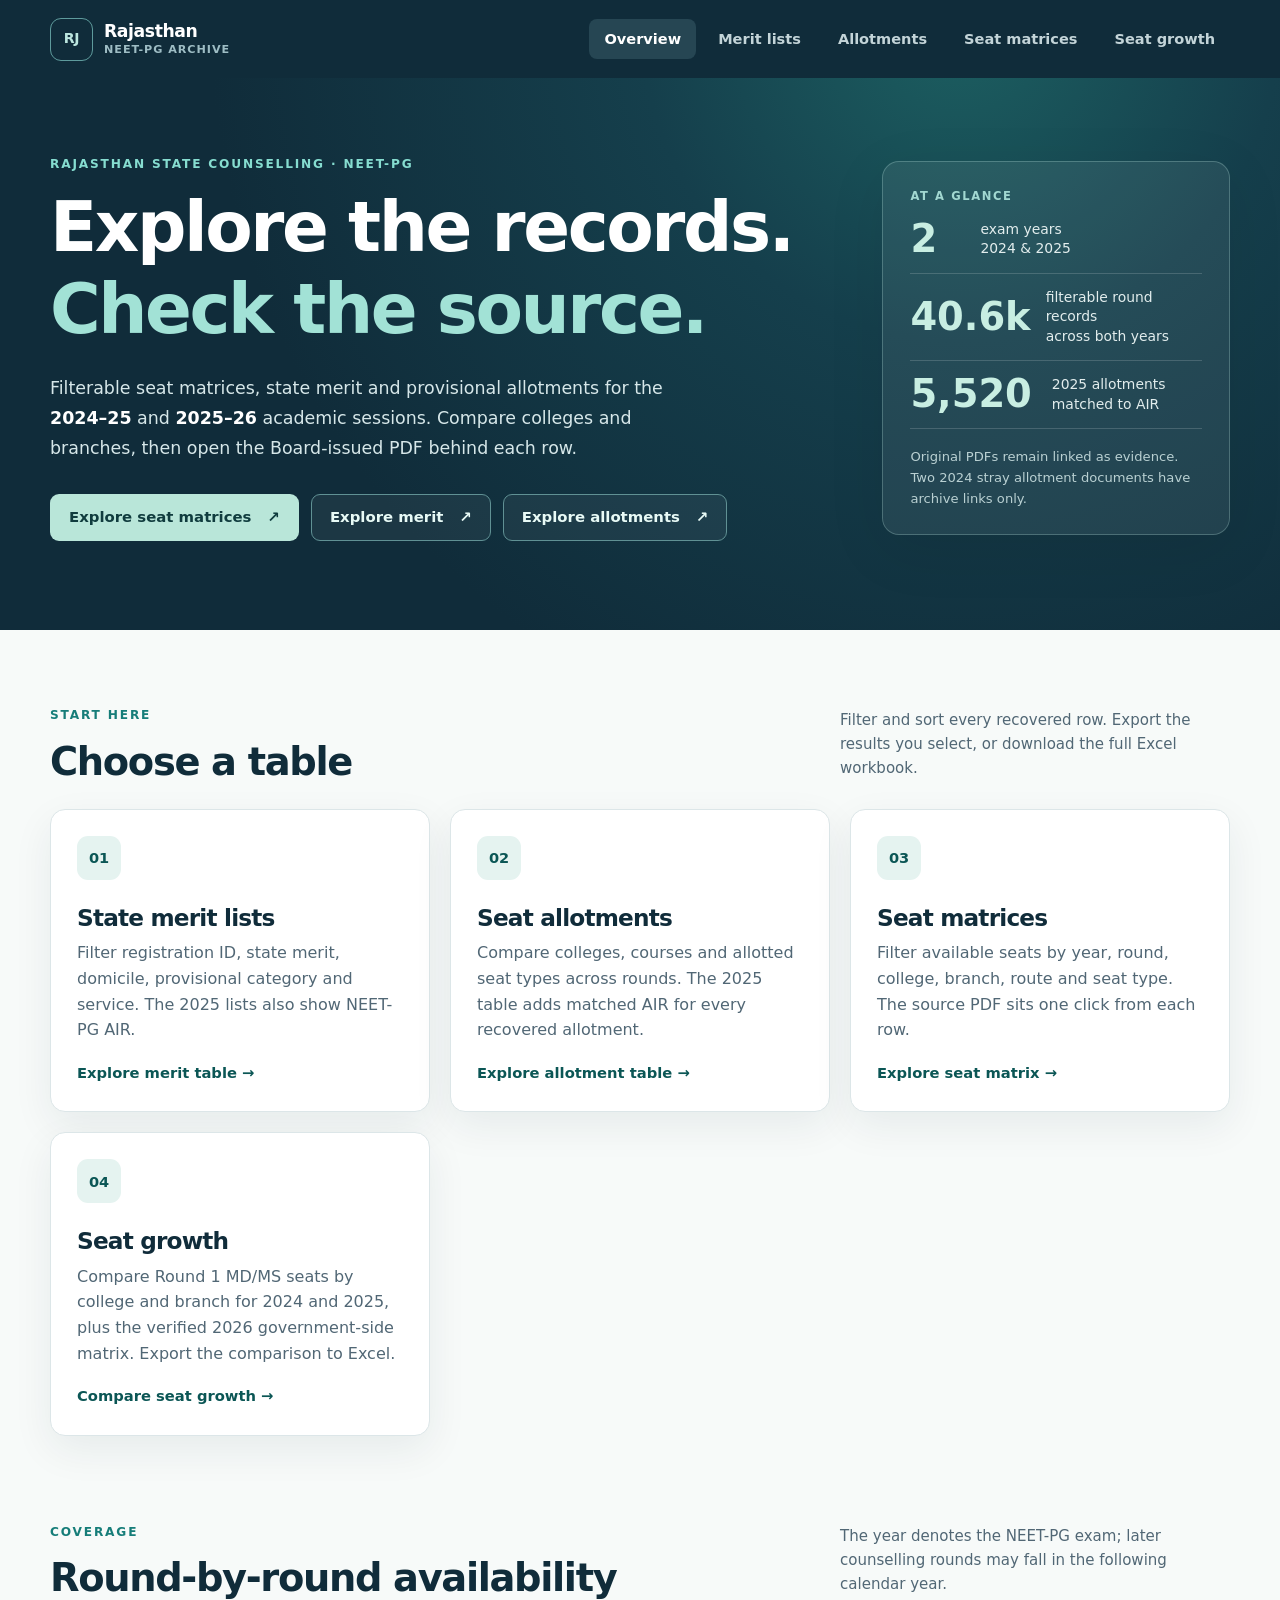
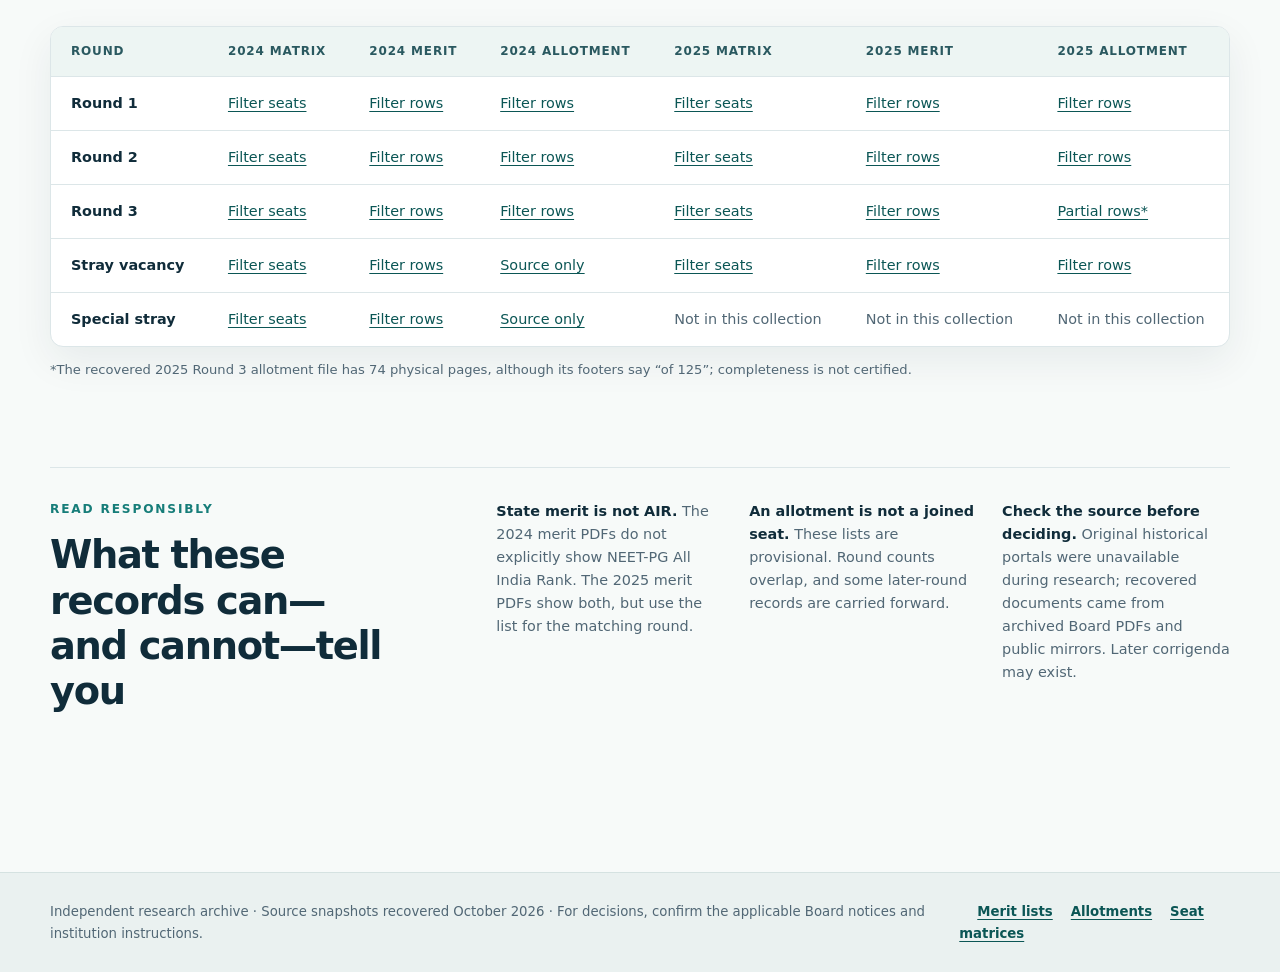
==== index.html @ ea4a325b "Add Rajasthan Round 1 seat growth comparison" ====
<!doctype html>
<html lang="en">
<head>
  <meta charset="utf-8">
  <meta name="viewport" content="width=device-width, initial-scale=1">
  <meta name="theme-color" content="#102c3a">
  <meta name="description" content="Filter and export Rajasthan NEET-PG 2024 and 2025 seat matrices, merit lists and allotments by round, college, course, category and rank.">
  <title>Rajasthan NEET-PG archive · Seat matrices, merit and allotments</title>
  <link rel="stylesheet" href="styles.css">
</head>
<body>
  <a class="skip" href="#main">Skip to content</a>
  <header class="site-header">
    <div class="wrap header-inner">
      <a class="brand" href="index.html" aria-label="Rajasthan NEET-PG archive home"><span class="brand-mark">RJ</span><span>Rajasthan <small>NEET-PG archive</small></span></a>
      <nav aria-label="Main navigation"><a class="active" aria-current="page" href="index.html">Overview</a><a href="merit.html">Merit lists</a><a href="allotments.html">Allotments</a><a href="matrix.html">Seat matrices</a><a href="growth.html">Seat growth</a></nav>
    </div>
  </header>
  <main id="main">
    <section class="hero">
      <div class="wrap hero-grid">
        <div>
          <p class="eyebrow">Rajasthan state counselling · NEET-PG</p>
          <h1>Explore the records.<br><em>Check the source.</em></h1>
          <p class="hero-copy">Filterable seat matrices, state merit and provisional allotments for the <strong>2024–25</strong> and <strong>2025–26</strong> academic sessions. Compare colleges and branches, then open the Board-issued PDF behind each row.</p>
          <div class="actions"><a class="button primary" href="matrix.html">Explore seat matrices <span aria-hidden="true">↗</span></a><a class="button light" href="merit.html">Explore merit <span aria-hidden="true">↗</span></a><a class="button light" href="allotments.html">Explore allotments <span aria-hidden="true">↗</span></a></div>
        </div>
        <aside class="hero-aside" aria-label="At a glance">
          <div class="aside-title">At a glance</div>
          <div class="aside-stat"><strong>2</strong><span>exam years<br>2024 & 2025</span></div>
          <div class="aside-stat"><strong>40.6k</strong><span>filterable round records<br>across both years</span></div>
          <div class="aside-stat"><strong>5,520</strong><span>2025 allotments<br>matched to AIR</span></div>
          <p>Original PDFs remain linked as evidence. Two 2024 stray allotment documents have archive links only.</p>
        </aside>
      </div>
    </section>

    <div class="wrap content">
      <section aria-labelledby="choose-title">
        <div class="section-heading"><div><p class="eyebrow dark">Start here</p><h2 id="choose-title">Choose a table</h2></div><p>Filter and sort every recovered row. Export the results you select, or download the full Excel workbook.</p></div>
        <div class="feature-grid">
          <a class="feature" href="merit.html"><span class="feature-icon" aria-hidden="true">01</span><h3>State merit lists</h3><p>Filter registration ID, state merit, domicile, provisional category and service. The 2025 lists also show NEET-PG AIR.</p><span class="feature-link">Explore merit table <span aria-hidden="true">→</span></span></a>
          <a class="feature" href="allotments.html"><span class="feature-icon" aria-hidden="true">02</span><h3>Seat allotments</h3><p>Compare colleges, courses and allotted seat types across rounds. The 2025 table adds matched AIR for every recovered allotment.</p><span class="feature-link">Explore allotment table <span aria-hidden="true">→</span></span></a>
          <a class="feature" href="matrix.html"><span class="feature-icon" aria-hidden="true">03</span><h3>Seat matrices</h3><p>Filter available seats by year, round, college, branch, route and seat type. The source PDF sits one click from each row.</p><span class="feature-link">Explore seat matrix <span aria-hidden="true">→</span></span></a>
          <a class="feature" href="growth.html"><span class="feature-icon" aria-hidden="true">04</span><h3>Seat growth</h3><p>Compare Round 1 MD/MS seats by college and branch for 2024 and 2025, plus the verified 2026 government-side matrix. Export the comparison to Excel.</p><span class="feature-link">Compare seat growth <span aria-hidden="true">→</span></span></a>
        </div>
      </section>

      <section class="availability" aria-labelledby="availability-title">
        <div class="section-heading"><div><p class="eyebrow dark">Coverage</p><h2 id="availability-title">Round-by-round availability</h2></div><p>The year denotes the NEET-PG exam; later counselling rounds may fall in the following calendar year.</p></div>
        <div class="table-scroll"><table><thead><tr><th scope="col">Round</th><th scope="col">2024 matrix</th><th scope="col">2024 merit</th><th scope="col">2024 allotment</th><th scope="col">2025 matrix</th><th scope="col">2025 merit</th><th scope="col">2025 allotment</th></tr></thead><tbody>
          <tr><th scope="row">Round 1</th><td><a href="matrix.html?year=2024&amp;round=round-1">Filter seats</a></td><td><a href="merit.html?year=2024&amp;round=round-1">Filter rows</a></td><td><a href="allotments.html?year=2024&amp;round=round-1">Filter rows</a></td><td><a href="matrix.html?year=2025&amp;round=round-1">Filter seats</a></td><td><a href="merit.html?year=2025&amp;round=round-1">Filter rows</a></td><td><a href="allotments.html?year=2025&amp;round=round-1">Filter rows</a></td></tr>
          <tr><th scope="row">Round 2</th><td><a href="matrix.html?year=2024&amp;round=round-2">Filter seats</a></td><td><a href="merit.html?year=2024&amp;round=round-2">Filter rows</a></td><td><a href="allotments.html?year=2024&amp;round=round-2">Filter rows</a></td><td><a href="matrix.html?year=2025&amp;round=round-2">Filter seats</a></td><td><a href="merit.html?year=2025&amp;round=round-2">Filter rows</a></td><td><a href="allotments.html?year=2025&amp;round=round-2">Filter rows</a></td></tr>
          <tr><th scope="row">Round 3</th><td><a href="matrix.html?year=2024&amp;round=round-3">Filter seats</a></td><td><a href="merit.html?year=2024&amp;round=round-3">Filter rows</a></td><td><a href="allotments.html?year=2024&amp;round=round-3">Filter rows</a></td><td><a href="matrix.html?year=2025&amp;round=round-3">Filter seats</a></td><td><a href="merit.html?year=2025&amp;round=round-3">Filter rows</a></td><td><a href="allotments.html?year=2025&amp;round=round-3">Partial rows*</a></td></tr>
          <tr><th scope="row">Stray vacancy</th><td><a href="matrix.html?year=2024&amp;round=stray">Filter seats</a></td><td><a href="merit.html?year=2024&amp;round=stray">Filter rows</a></td><td><a href="allotments.html?year=2024&amp;round=stray">Source only</a></td><td><a href="matrix.html?year=2025&amp;round=stray">Filter seats</a></td><td><a href="merit.html?year=2025&amp;round=stray">Filter rows</a></td><td><a href="allotments.html?year=2025&amp;round=stray">Filter rows</a></td></tr>
          <tr><th scope="row">Special stray</th><td><a href="matrix.html?year=2024&amp;round=special-stray">Filter seats</a></td><td><a href="merit.html?year=2024&amp;round=special-stray">Filter rows</a></td><td><a href="allotments.html?year=2024&amp;round=special-stray">Source only</a></td><td class="muted">Not in this collection</td><td class="muted">Not in this collection</td><td class="muted">Not in this collection</td></tr>
        </tbody></table></div>
        <p class="caption">*The recovered 2025 Round 3 allotment file has 74 physical pages, although its footers say “of 125”; completeness is not certified.</p>
      </section>

      <section class="guidance" aria-labelledby="read-title"><div><p class="eyebrow dark">Read responsibly</p><h2 id="read-title">What these records can—and cannot—tell you</h2></div><div class="guidance-grid"><p><strong>State merit is not AIR.</strong> The 2024 merit PDFs do not explicitly show NEET-PG All India Rank. The 2025 merit PDFs show both, but use the list for the matching round.</p><p><strong>An allotment is not a joined seat.</strong> These lists are provisional. Round counts overlap, and some later-round records are carried forward.</p><p><strong>Check the source before deciding.</strong> Original historical portals were unavailable during research; recovered documents came from archived Board PDFs and public mirrors. Later corrigenda may exist.</p></div></section>
    </div>
  </main>
  <footer class="site-footer"><div class="wrap"><p>Independent research archive · Source snapshots recovered October 2026 · For decisions, confirm the applicable Board notices and institution instructions.</p><p><a href="merit.html">Merit lists</a><a href="allotments.html">Allotments</a><a href="matrix.html">Seat matrices</a></p></div></footer>
</body>
</html>
---- styles.css ----
:root{color-scheme:light;--ink:#102c3a;--muted:#516775;--line:#dce6e8;--paper:#f7faf9;--white:#fff;--teal:#167d79;--deep:#0b5655;--amber:#a65e10;--amber-bg:#fff6e8;--shadow:0 14px 40px rgba(8,42,51,.07)}
*{box-sizing:border-box}html{scroll-behavior:smooth}body{margin:0;background:var(--paper);color:var(--ink);font:16px/1.6 system-ui,-apple-system,"Segoe UI",sans-serif}a{color:var(--deep);text-decoration-thickness:1px;text-underline-offset:3px}a:hover{color:#0a6e69}button,input,select{font:inherit}button{cursor:pointer}h1,h2,h3,p{margin-top:0}h1,h2,h3{line-height:1.18;letter-spacing:-.035em}h1{font-size:clamp(2.7rem,5.4vw,5.1rem)}h2{font-size:clamp(1.8rem,3vw,2.55rem)}h3{font-size:1.3rem}.wrap{width:min(1180px,calc(100% - 44px));margin:auto}.skip{position:absolute;z-index:10;left:18px;top:-80px;padding:8px 12px;background:#fff}.skip:focus{top:12px}.site-header{background:var(--ink);color:#fff}.header-inner{display:flex;justify-content:space-between;align-items:center;gap:22px;min-height:78px}.brand{display:flex;align-items:center;gap:11px;color:#fff;text-decoration:none;font-size:1.08rem;font-weight:750;line-height:1.1;letter-spacing:-.025em}.brand:hover{color:#fff}.brand small{display:block;margin-top:3px;font-size:.7rem;font-weight:550;letter-spacing:.085em;text-transform:uppercase;color:#9ebdc4}.brand-mark{display:grid;place-items:center;width:43px;height:43px;border:1px solid #5e9b9c;border-radius:11px;color:#bce6df;font-size:.88rem;letter-spacing:-.02em}.site-header nav{display:flex;gap:7px}.site-header nav a{padding:8px 15px;border-radius:8px;color:#c3d4d8;text-decoration:none;font-size:.91rem;font-weight:650}.site-header nav a:hover,.site-header nav a.active{background:#264653;color:#fff}.eyebrow{margin-bottom:13px;color:#86ddd0;font-size:.76rem;font-weight:800;letter-spacing:.15em;text-transform:uppercase}.eyebrow.dark{color:var(--teal)}.hero{background:radial-gradient(circle at 75% -10%,#1c5f61 0,#153f4c 28%,#102c3a 66%);color:#fff;padding:77px 0 89px;overflow:hidden}.hero-grid{display:grid;grid-template-columns:minmax(0,1.75fr) minmax(260px,.8fr);align-items:center;gap:72px}.hero h1{margin-bottom:23px;font-weight:760}.hero h1 em{font-style:normal;color:#a2e2d6}.hero-copy{max-width:660px;color:#d6e7e9;font-size:1.09rem;line-height:1.72}.hero-copy strong{color:#fff}.actions{display:flex;flex-wrap:wrap;gap:12px;margin-top:30px}.button{display:inline-flex;align-items:center;justify-content:center;gap:16px;padding:11px 18px;border:1px solid transparent;border-radius:9px;text-decoration:none;font-weight:740;font-size:.93rem;white-space:nowrap}.button.primary{background:#b9e6d9;color:#103c3e}.button.primary:hover{background:#d1f2e7;color:#103c3e}.button.light{border-color:#609194;color:#e8faf6;background:rgba(255,255,255,.05)}.button.light:hover{background:rgba(255,255,255,.14);color:#fff}.hero-aside{padding:25px 27px;background:rgba(255,255,255,.07);border:1px solid rgba(195,239,229,.25);border-radius:17px;box-shadow:0 15px 60px rgba(0,0,0,.08)}.aside-title{text-transform:uppercase;font-size:.72rem;letter-spacing:.14em;color:#a2d8d1;font-weight:800}.aside-stat{display:flex;gap:20px;align-items:center;padding:14px 0;border-bottom:1px solid rgba(255,255,255,.16)}.aside-stat strong{min-width:50px;font-size:2.4rem;line-height:1;color:#c8eee2}.aside-stat span{font-size:.87rem;line-height:1.4;color:#e2eded}.hero-aside p{margin:17px 0 0;color:#b9d0d2;font-size:.82rem}.content{padding:76px 0 95px}.content section+section{margin-top:87px}.section-heading{display:flex;justify-content:space-between;align-items:end;gap:40px;margin-bottom:25px}.section-heading h2{margin:0}.section-heading>p{max-width:390px;margin-bottom:4px;color:var(--muted);font-size:.94rem}.feature-grid{display:grid;grid-template-columns:repeat(2,minmax(0,1fr));gap:20px}.feature{position:relative;min-height:265px;padding:28px 32px 27px;border:1px solid var(--line);border-radius:15px;background:#fff;box-shadow:var(--shadow);text-decoration:none;color:var(--ink);transition:transform .15s,box-shadow .15s}.feature:hover{transform:translateY(-3px);box-shadow:0 21px 45px rgba(8,42,51,.11);color:var(--ink)}.feature-icon{display:grid;place-items:center;width:44px;height:44px;margin-bottom:24px;border-radius:11px;background:#e5f3f0;color:var(--deep);font-weight:800;font-size:.91rem}.feature h3{margin-bottom:9px;font-size:1.45rem}.feature p{max-width:470px;margin-bottom:17px;color:var(--muted)}.feature-link{font-size:.92rem;color:var(--deep);font-weight:770}.table-scroll{overflow-x:auto;background:#fff;border:1px solid var(--line);border-radius:13px;box-shadow:var(--shadow)}table{width:100%;min-width:690px;border-collapse:collapse}th,td{padding:15px 20px;border-bottom:1px solid var(--line);text-align:left;white-space:nowrap;font-size:.9rem}thead{background:#edf5f3;color:#2a5960}thead th{font-size:.75rem;text-transform:uppercase;letter-spacing:.07em}tbody tr:last-child>*{border-bottom:0}tbody tr:hover{background:#f8fcfa}tbody th{font-weight:730}.muted,.caption{color:var(--muted)}.caption{margin:12px 0 0;font-size:.82rem}.guidance{display:grid;grid-template-columns:.8fr 1.5fr;gap:55px;padding:32px 0;border-top:1px solid var(--line)}.guidance h2{max-width:350px}.guidance-grid{display:grid;grid-template-columns:repeat(3,minmax(0,1fr));gap:25px}.guidance-grid p{margin:0;color:var(--muted);font-size:.9rem}.guidance-grid strong{color:var(--ink)}.site-footer{background:#eaf1f0;border-top:1px solid #d5e2e1;padding:28px 0;color:var(--muted);font-size:.83rem}.site-footer .wrap{display:flex;justify-content:space-between;gap:20px}.site-footer p{margin:0}.site-footer a{margin-left:18px;font-weight:650}
.collection{padding-top:29px;padding-bottom:95px}.breadcrumb{display:flex;gap:12px;align-items:center;color:var(--muted);font-size:.83rem}.breadcrumb a{color:var(--muted)}.collection-heading{display:flex;justify-content:space-between;align-items:center;gap:25px;margin:44px 0 34px}.collection-heading h1{margin-bottom:17px;font-size:clamp(2.7rem,5vw,4.2rem)}.collection-heading p:last-child{max-width:760px;color:var(--muted);font-size:1.06rem}.heading-symbol{display:grid;place-items:center;flex:none;width:115px;height:115px;border-radius:24px;background:#e5f3f0;color:#308783;font-size:2.7rem;font-weight:800;letter-spacing:-.08em}.insight{display:flex;align-items:start;gap:16px;padding:20px 22px;border:1px solid #bee0d7;border-left:5px solid var(--teal);border-radius:11px;background:#e9f7f1;color:#244e51}.insight.caution{border-color:#efd5a8;border-left-color:var(--amber);background:var(--amber-bg);color:#654418}.insight p{margin:0;font-size:.93rem}.insight-icon{display:grid;place-items:center;flex:none;width:25px;height:25px;border-radius:50%;background:#d1ebe3;color:var(--deep);font-weight:800}.insight.caution .insight-icon{background:#f8e4bd;color:#784a13}.browser{margin-top:53px}.browser-head{display:flex;justify-content:space-between;align-items:end;gap:15px}.browser-head h2{margin:0 0 22px}.browser-head #result-count{margin-bottom:26px;color:var(--muted);font-size:.85rem}.filters{display:grid;grid-template-columns:1fr 1fr 1.45fr;gap:13px;margin-bottom:22px}.filters label{display:block;color:#344f5a;font-size:.77rem;font-weight:770;letter-spacing:.03em}.filters select,.filters input{display:block;width:100%;height:45px;margin-top:7px;padding:0 12px;border:1px solid #c7d7d9;border-radius:8px;background:#fff;color:var(--ink);font-weight:500;letter-spacing:normal;outline-color:var(--teal)}.document-list{display:grid;grid-template-columns:repeat(2,minmax(0,1fr));gap:16px}.doc-card{display:flex;flex-direction:column;min-height:275px;padding:24px 26px;background:#fff;border:1px solid var(--line);border-radius:13px;box-shadow:var(--shadow)}.doc-card.warning{border-color:#ecd3a6}.doc-top{display:flex;justify-content:space-between;align-items:start;gap:10px}.round-number{display:inline-block;margin-bottom:8px;color:var(--teal);font-size:.72rem;font-weight:800;letter-spacing:.12em;text-transform:uppercase}.doc-card h3{margin-bottom:7px;font-size:1.3rem}.doc-card .doc-date{margin-bottom:15px;color:var(--muted);font-size:.88rem}.badge{display:inline-flex;align-items:center;padding:4px 9px;border-radius:30px;background:#e4f3ee;color:#126459;white-space:nowrap;font-size:.68rem;font-weight:770}.badge.warn{background:#fff0da;color:#885314}.doc-metrics{display:flex;gap:23px;flex-wrap:wrap;margin-bottom:13px}.doc-metrics span{color:var(--muted);font-size:.8rem}.doc-metrics strong{display:block;color:var(--ink);font-size:1rem}.doc-note{margin-bottom:20px;color:var(--muted);font-size:.86rem;line-height:1.5}.doc-actions{display:flex;flex-wrap:wrap;gap:10px;margin-top:auto}.doc-actions .button{padding:8px 13px;font-size:.81rem}.doc-actions button{border:0}.doc-actions .button.primary{background:#126e69;color:#fff}.doc-actions .button.primary:hover{background:#0b5655;color:#fff}.doc-actions .button.outline{border:1px solid #c5d9d8;background:#fff;color:var(--deep)}.doc-actions .button.outline:hover{background:#eef7f4}.source-details{margin-top:17px;padding-top:13px;border-top:1px solid var(--line);font-size:.77rem;color:var(--muted)}.source-details summary{color:#396a6b;cursor:pointer;font-weight:700}.source-details p{margin:7px 0 0;overflow-wrap:anywhere}.source-details a{margin-right:15px}.source-details code{font-size:.75rem;word-break:break-all}.empty{grid-column:1/-1;padding:36px;background:#fff;border:1px dashed #bfcfd1;border-radius:12px;color:var(--muted)}.footnote-panel{margin-top:57px;padding:27px 32px;background:#edf4f3;border-radius:13px}.footnote-panel h2{font-size:1.36rem}.footnote-panel p{max-width:920px;margin:0 0 10px;color:#435e65;font-size:.89rem}.footnote-panel p:last-child{margin-bottom:0}dialog{width:min(1000px,calc(100% - 24px));max-height:95vh;padding:0;border:0;border-radius:13px;box-shadow:0 20px 80px rgba(0,0,0,.35)}dialog::backdrop{background:rgba(5,25,32,.7)}.dialog-head,.dialog-foot{display:flex;align-items:center;justify-content:space-between;gap:14px;padding:12px 18px;background:#fff}.dialog-head{border-bottom:1px solid var(--line)}.dialog-head button{border:0;background:#eef4f3;border-radius:7px;width:32px;height:32px;font-size:1.5rem;line-height:1}.dialog-foot{border-top:1px solid var(--line)}.dialog-foot p{margin:0;color:var(--muted);font-size:.81rem}dialog iframe{display:block;width:100%;height:min(74vh,900px);border:0;background:#e8eeee}
@media(max-width:900px){.hero-grid{gap:32px}.guidance{grid-template-columns:1fr;gap:12px}.guidance-grid{gap:18px}.site-footer .wrap{display:block}.site-footer p+p{margin-top:10px}.site-footer a:first-child{margin-left:0}}@media(max-width:680px){.wrap{width:min(100% - 30px,1180px)}.header-inner{display:block;padding:14px 0}.site-header nav{margin-top:14px}.site-header nav a{padding:7px 10px;font-size:.81rem}.hero{padding:56px 0}.hero-grid{grid-template-columns:1fr}.hero-aside{display:none}.hero-copy{font-size:1rem}.content{padding:55px 0 75px}.content section+section{margin-top:65px}.section-heading{display:block}.section-heading>p{margin:12px 0 0}.feature-grid,.document-list,.filters,.guidance-grid{grid-template-columns:1fr}.feature{min-height:auto}.heading-symbol{display:none}.collection-heading{margin:37px 0 24px}.browser{margin-top:40px}.browser-head{align-items:start}.browser-head #result-count{font-size:.75rem;text-align:right}.site-footer a{margin-left:10px}.dialog-foot{align-items:start;flex-direction:column}dialog iframe{height:70vh}}

/* Spreadsheet-style data views */
.advanced-filters{margin:0 0 20px;padding:0 18px 17px;border:1px solid var(--line);border-radius:11px;background:#edf5f3}
.advanced-filters summary{padding:13px 0;cursor:pointer;color:var(--ink);font-weight:760;font-size:.88rem}
.advanced-filters summary span{margin-left:8px;color:var(--muted);font-weight:480;font-size:.8rem}
.advanced-filters .filters{margin:2px 0 0}
.extra-filters{grid-template-columns:repeat(4,minmax(0,1fr))}
.filters select:disabled,.filters input:disabled{background:#e5ebea;color:#76898c;cursor:not-allowed}
.table-toolbar{display:flex;justify-content:space-between;align-items:center;gap:20px;margin:19px 0 13px}
.table-toolbar p{margin:0;max-width:470px;color:var(--muted);font-size:.82rem}
.table-toolbar>div{display:flex;flex-wrap:wrap;gap:8px;justify-content:flex-end}
.table-toolbar .button{padding:8px 11px;font-size:.79rem}
.button.outline{border:1px solid #bed5d3;background:#fff;color:var(--deep)}
.button.outline:hover{background:#edf7f3;color:var(--deep)}
.table-toolbar .button.primary{border:1px solid var(--deep);background:var(--deep);color:#fff}
.table-toolbar .button.primary:hover{background:#0c716d;color:#fff}
.button:disabled{opacity:.47;cursor:not-allowed}
.data-scroll{overflow-x:auto;border:1px solid var(--line);border-radius:11px;background:#fff;box-shadow:var(--shadow)}
#results-table{width:100%;min-width:1100px;border-collapse:collapse}
#results-table thead{background:#e6f1ee}
#results-table th,#results-table td{padding:10px 13px;border-bottom:1px solid #e5eced;text-align:left;white-space:nowrap;font-size:.8rem;vertical-align:top}
#results-table th{color:#315b61;font-size:.72rem;letter-spacing:.035em;text-transform:uppercase}
#results-table td.descriptive{max-width:320px;white-space:normal;min-width:190px;line-height:1.35}
#results-table td.numeric{text-align:right;font-variant-numeric:tabular-nums}
#results-table tbody tr:nth-child(even){background:#fafcfb}
#results-table tbody tr:hover{background:#edf8f3}
#results-table td a{font-weight:700;white-space:nowrap}
.sort-button{display:block;padding:0;border:0;background:none;color:inherit;text-align:left;font:inherit;font-weight:800;letter-spacing:inherit;text-transform:inherit;cursor:pointer;white-space:nowrap}
.sort-button:hover{text-decoration:underline;text-underline-offset:3px}
.sort-button:focus-visible{outline:2px solid var(--teal);outline-offset:3px}
.empty-cell{padding:28px!important;color:var(--muted);text-align:center!important}
.scroll-sentinel{height:2px}
.table-foot{margin:10px 0 0;color:var(--muted);font-size:.78rem}
.source-library{margin-top:75px}
.source-list{display:grid;grid-template-columns:repeat(2,minmax(0,1fr));gap:15px}
.source-item{display:flex;flex-direction:column;justify-content:space-between;gap:12px;padding:20px 23px;border:1px solid var(--line);border-radius:11px;background:#fff}
.source-item h3{margin-bottom:6px;font-size:1.15rem}
.source-item p{margin:0;color:var(--muted);font-size:.81rem}
.source-item .source-note{margin-top:8px}
.source-actions{display:flex;flex-wrap:wrap;gap:8px;align-items:center}
.source-actions .button{padding:7px 10px;font-size:.76rem}
.source-actions details{flex-basis:100%;margin-top:5px;font-size:.76rem;color:var(--muted)}
.source-actions summary{cursor:pointer;color:var(--deep);font-weight:700}
.source-actions details p{margin-top:6px;overflow-wrap:anywhere}
.source-actions code{font-size:.69rem;word-break:break-all}
@media(max-width:900px){.extra-filters{grid-template-columns:repeat(2,minmax(0,1fr))}.table-toolbar{align-items:flex-start;flex-direction:column}.table-toolbar>div{justify-content:flex-start}}
@media(max-width:680px){.extra-filters,.source-list{grid-template-columns:1fr}.advanced-filters summary span{display:block;margin-left:0}.table-toolbar>div{width:100%}.table-toolbar .button{flex:1}.source-library{margin-top:55px}}

/* Seat-matrix controls */
.filters .check-filter{display:flex;align-items:center;gap:9px;align-self:end;min-height:45px;padding:0 10px;border:1px solid #c7d7d9;border-radius:8px;background:#fff;font-size:.83rem;cursor:pointer}
.filters .check-filter input{display:inline-block;width:17px;height:17px;margin:0;accent-color:var(--deep)}
.site-header nav{flex-wrap:wrap}
@media(min-width:1050px){.feature-grid{grid-template-columns:repeat(3,minmax(0,1fr))}.feature{padding:26px;min-height:285px}}

/* Searchable checkbox filters */
.multi-filter{position:relative;min-width:0}
.filter-label{display:block;color:#344f5a;font-size:.77rem;font-weight:770;letter-spacing:.03em}
.multi-select[open]{position:relative;z-index:20}
.multi-select-summary{display:flex;align-items:center;justify-content:space-between;gap:9px;height:45px;margin-top:7px;padding:0 12px;border:1px solid #c7d7d9;border-radius:8px;background:#fff;color:var(--ink);font-size:.91rem;font-weight:500;cursor:pointer;list-style:none;white-space:nowrap;overflow:hidden;text-overflow:ellipsis}
.multi-select-summary::-webkit-details-marker{display:none}
.multi-select-summary::after{content:'⌄';flex:none;color:var(--deep);font-size:1.1rem}
.multi-select-summary:focus-visible,.multi-select-search:focus-visible,.multi-select-option:focus-within{outline:2px solid var(--teal);outline-offset:2px}
.has-selection .multi-select-summary{border-color:var(--teal);background:#f3fbf8;font-weight:650}
.multi-select-panel{position:absolute;top:calc(100% + 5px);left:0;width:max(100%,260px);max-width:min(360px,90vw);padding:11px;border:1px solid #b7cece;border-radius:10px;background:#fff;box-shadow:0 16px 35px rgba(8,42,51,.18)}
.filters .multi-select-search{height:38px;margin:0 0 9px;padding:0 9px;font-size:.84rem}
.multi-select-list{max-height:235px;overflow:auto;border:1px solid #e0e9e8;border-radius:7px}
.multi-select-option{display:flex;align-items:flex-start;gap:8px;padding:7px 9px;color:var(--ink);font-size:.83rem;font-weight:500;line-height:1.3;cursor:pointer;overflow-wrap:anywhere}
.multi-select-option:hover{background:#eff7f4}
.multi-select-option.special-option{background:#e8f5ee;font-weight:730;border-bottom:1px solid #cfe3da}
.multi-select-option[hidden]{display:none}
.filters .multi-select-option input{display:block;flex:none;width:16px;height:16px;margin:1px 0 0;padding:0;accent-color:var(--deep)}
.multi-select-actions{display:flex;justify-content:space-between;gap:8px;margin-top:9px}
.multi-select-actions button{border:0;background:none;color:var(--deep);font-size:.78rem;font-weight:740;padding:4px 2px}
.multi-select-actions button:hover{text-decoration:underline}
.filter-help{margin:-10px 0 18px;color:var(--muted);font-size:.79rem}
@media(max-width:680px){.multi-select-panel{width:100%;max-width:100%}}
/* Round 1 seat-growth comparison */
.site-header nav{flex-wrap:wrap}
.growth-stats{display:grid;grid-template-columns:repeat(3,minmax(0,1fr));gap:15px;margin:0 0 22px}
.growth-stat{padding:22px;background:#fff;border:1px solid var(--line);border-radius:13px;box-shadow:var(--shadow)}
.growth-stat span{display:block;color:var(--teal);font-size:.74rem;font-weight:800;text-transform:uppercase;letter-spacing:.07em}
.growth-stat strong{display:block;margin:11px 0 8px;font-size:clamp(1.25rem,2.2vw,1.9rem);line-height:1.2}
.growth-stat small{display:block;color:var(--muted);line-height:1.45}
.growth-warning{margin-bottom:12px}
.growth-filters{grid-template-columns:repeat(4,minmax(0,1fr))}
.growth-extra-filters{grid-template-columns:220px 260px;margin-top:-10px}
.growth-up{color:#086653;font-weight:750}.growth-down{color:#a04127;font-weight:750}
.growth-method{margin-bottom:15px}.growth-method a,.growth-method code{overflow-wrap:anywhere}
@media(max-width:850px){.growth-stats{grid-template-columns:1fr 1fr}.growth-filters{grid-template-columns:1fr 1fr}}
@media(max-width:680px){.growth-stats,.growth-filters,.growth-extra-filters{grid-template-columns:1fr}}
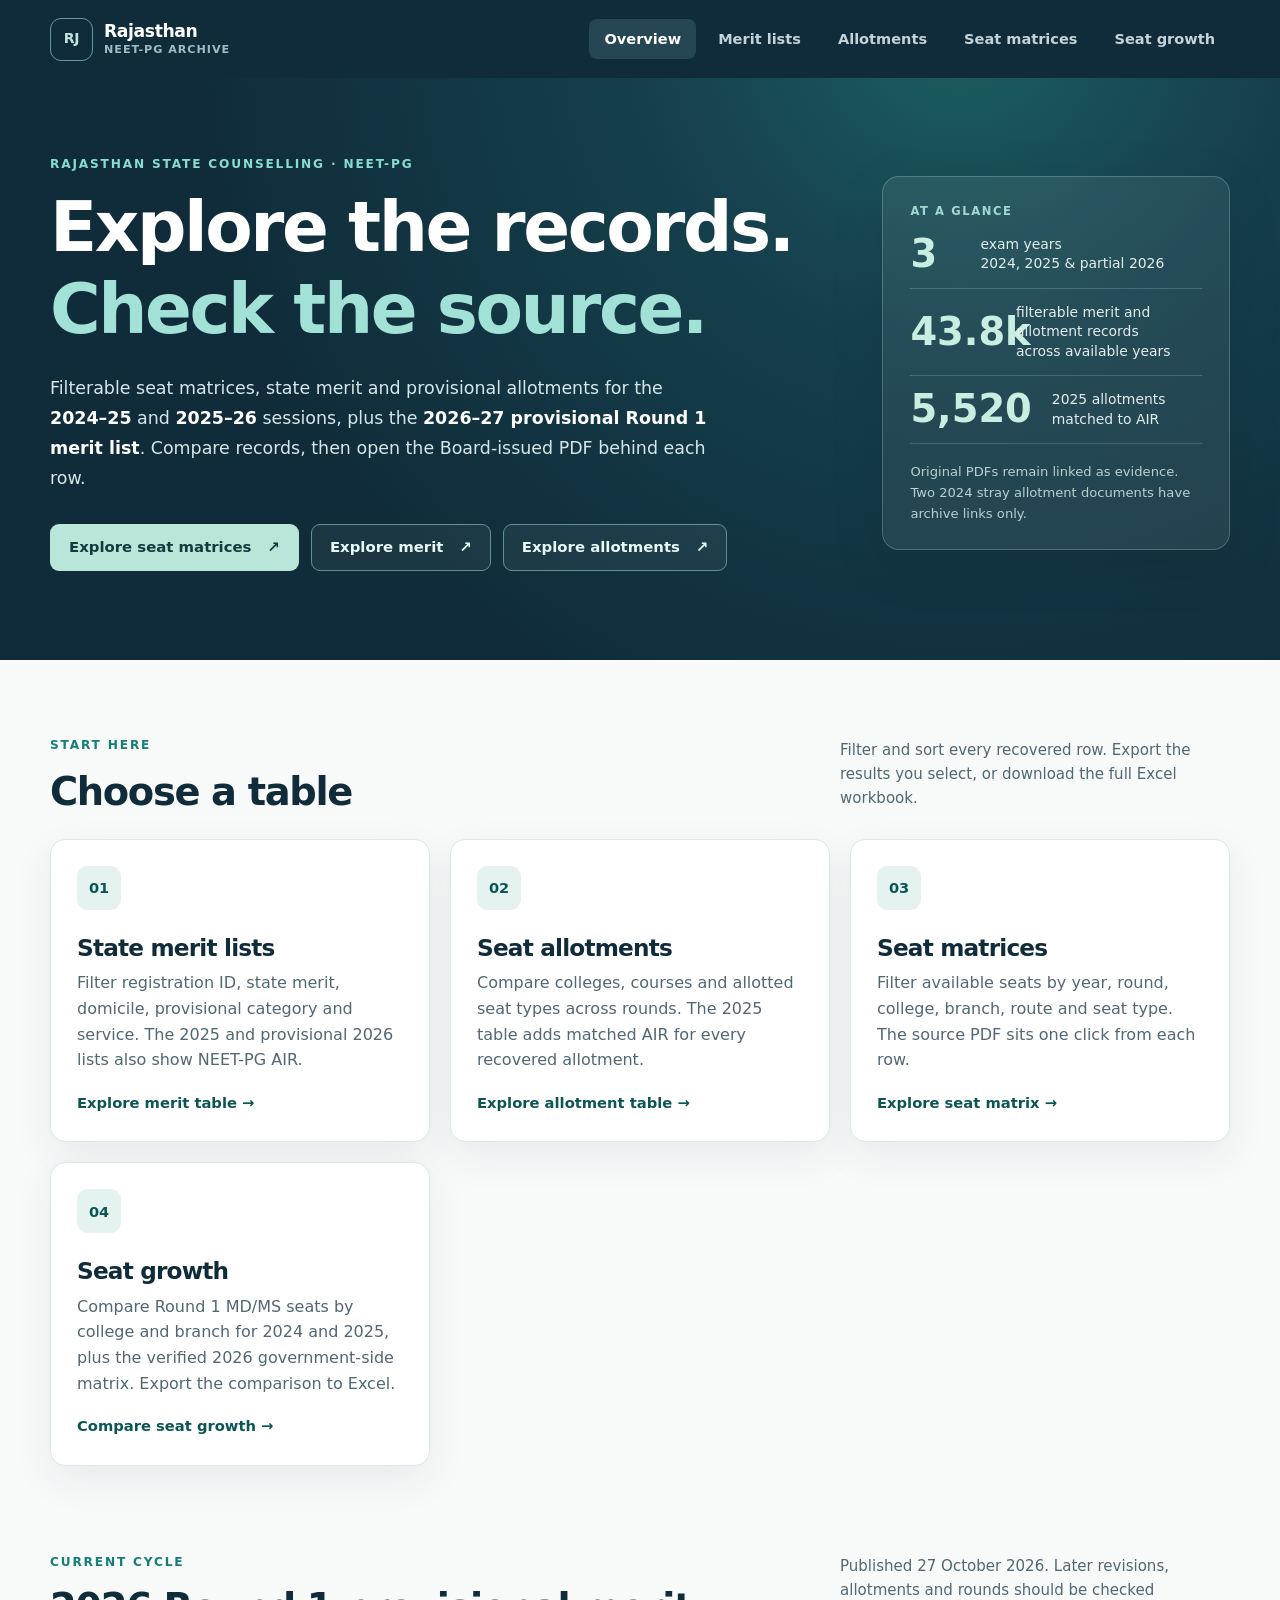
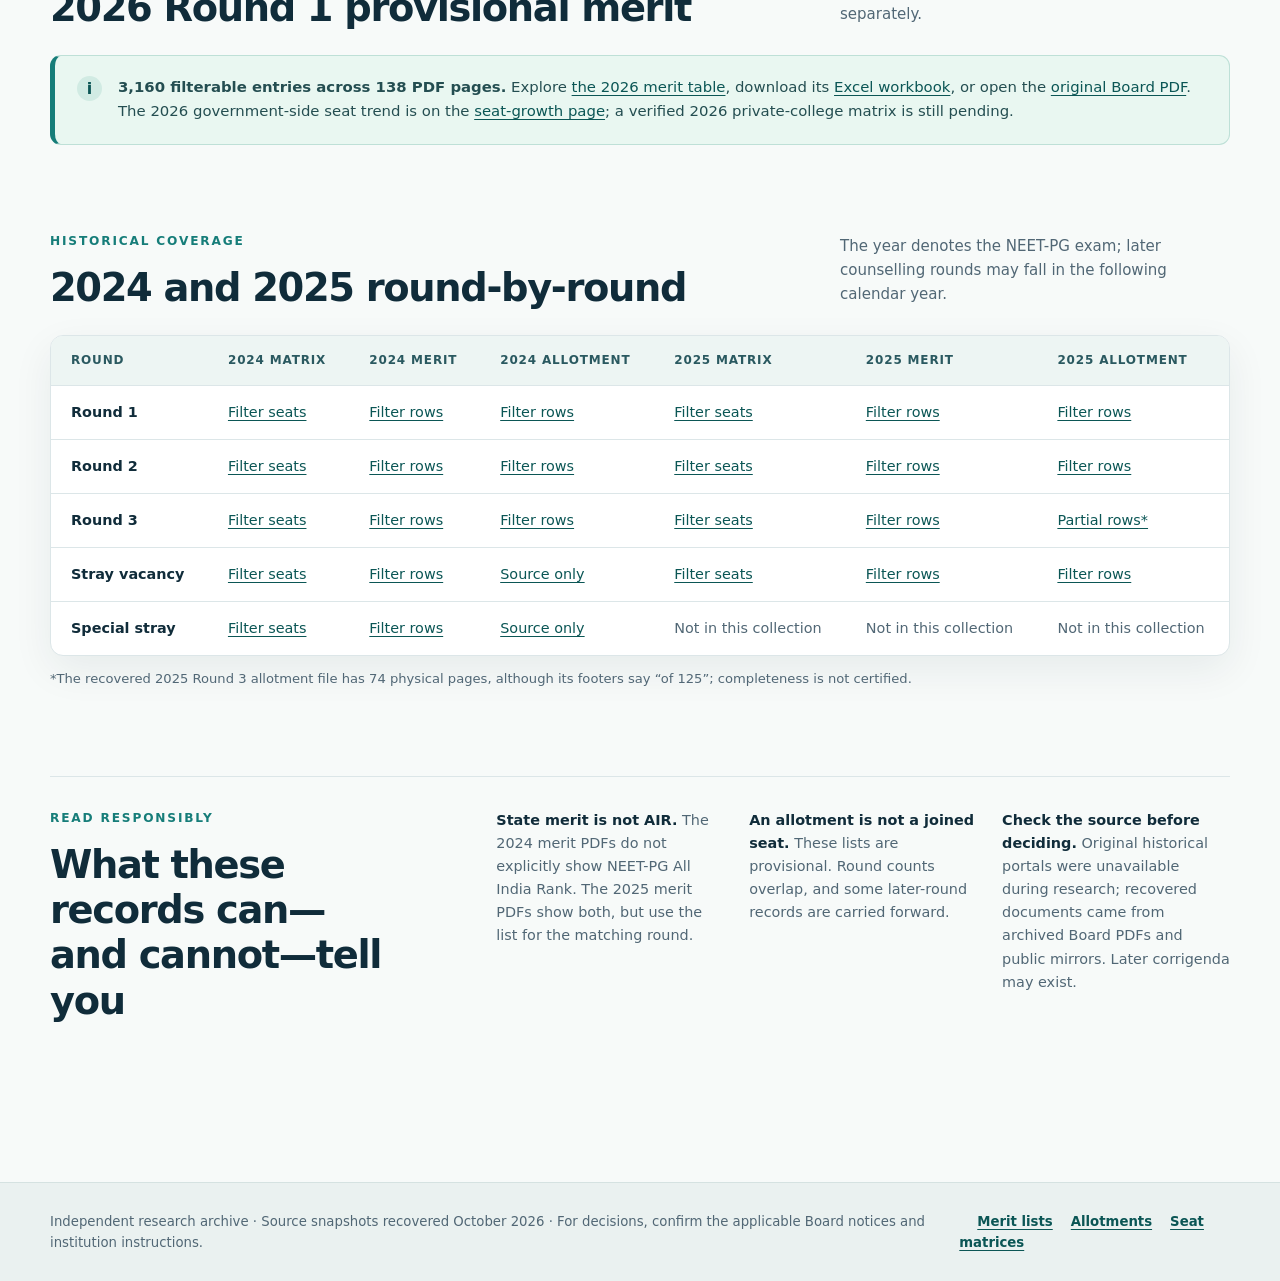
==== commit 54d3bf1a: "Add provisional 2026 Round 1 Rajasthan merit explorer" ====
--- a/index.html
+++ b/index.html
@@ -4,9 +4,9 @@
   <meta charset="utf-8">
   <meta name="viewport" content="width=device-width, initial-scale=1">
   <meta name="theme-color" content="#102c3a">
-  <meta name="description" content="Filter and export Rajasthan NEET-PG 2024 and 2025 seat matrices, merit lists and allotments by round, college, course, category and rank.">
+  <meta name="description" content="Filter Rajasthan NEET-PG 2024 and 2025 records and the provisional 2026 Round 1 merit list by rank, domicile, category and service status.">
   <title>Rajasthan NEET-PG archive · Seat matrices, merit and allotments</title>
-  <link rel="stylesheet" href="styles.css">
+  <link rel="stylesheet" href="styles.css?v=20261027-controls">
 </head>
 <body>
   <a class="skip" href="#main">Skip to content</a>
@@ -22,13 +22,13 @@
         <div>
           <p class="eyebrow">Rajasthan state counselling · NEET-PG</p>
           <h1>Explore the records.<br><em>Check the source.</em></h1>
-          <p class="hero-copy">Filterable seat matrices, state merit and provisional allotments for the <strong>2024–25</strong> and <strong>2025–26</strong> academic sessions. Compare colleges and branches, then open the Board-issued PDF behind each row.</p>
+          <p class="hero-copy">Filterable seat matrices, state merit and provisional allotments for the <strong>2024–25</strong> and <strong>2025–26</strong> sessions, plus the <strong>2026–27 provisional Round 1 merit list</strong>. Compare records, then open the Board-issued PDF behind each row.</p>
           <div class="actions"><a class="button primary" href="matrix.html">Explore seat matrices <span aria-hidden="true">↗</span></a><a class="button light" href="merit.html">Explore merit <span aria-hidden="true">↗</span></a><a class="button light" href="allotments.html">Explore allotments <span aria-hidden="true">↗</span></a></div>
         </div>
         <aside class="hero-aside" aria-label="At a glance">
           <div class="aside-title">At a glance</div>
-          <div class="aside-stat"><strong>2</strong><span>exam years<br>2024 & 2025</span></div>
-          <div class="aside-stat"><strong>40.6k</strong><span>filterable round records<br>across both years</span></div>
+          <div class="aside-stat"><strong>3</strong><span>exam years<br>2024, 2025 & partial 2026</span></div>
+          <div class="aside-stat"><strong>43.8k</strong><span>filterable merit and allotment records<br>across available years</span></div>
           <div class="aside-stat"><strong>5,520</strong><span>2025 allotments<br>matched to AIR</span></div>
           <p>Original PDFs remain linked as evidence. Two 2024 stray allotment documents have archive links only.</p>
         </aside>
@@ -39,15 +39,20 @@
       <section aria-labelledby="choose-title">
         <div class="section-heading"><div><p class="eyebrow dark">Start here</p><h2 id="choose-title">Choose a table</h2></div><p>Filter and sort every recovered row. Export the results you select, or download the full Excel workbook.</p></div>
         <div class="feature-grid">
-          <a class="feature" href="merit.html"><span class="feature-icon" aria-hidden="true">01</span><h3>State merit lists</h3><p>Filter registration ID, state merit, domicile, provisional category and service. The 2025 lists also show NEET-PG AIR.</p><span class="feature-link">Explore merit table <span aria-hidden="true">→</span></span></a>
+          <a class="feature" href="merit.html"><span class="feature-icon" aria-hidden="true">01</span><h3>State merit lists</h3><p>Filter registration ID, state merit, domicile, provisional category and service. The 2025 and provisional 2026 lists also show NEET-PG AIR.</p><span class="feature-link">Explore merit table <span aria-hidden="true">→</span></span></a>
           <a class="feature" href="allotments.html"><span class="feature-icon" aria-hidden="true">02</span><h3>Seat allotments</h3><p>Compare colleges, courses and allotted seat types across rounds. The 2025 table adds matched AIR for every recovered allotment.</p><span class="feature-link">Explore allotment table <span aria-hidden="true">→</span></span></a>
           <a class="feature" href="matrix.html"><span class="feature-icon" aria-hidden="true">03</span><h3>Seat matrices</h3><p>Filter available seats by year, round, college, branch, route and seat type. The source PDF sits one click from each row.</p><span class="feature-link">Explore seat matrix <span aria-hidden="true">→</span></span></a>
           <a class="feature" href="growth.html"><span class="feature-icon" aria-hidden="true">04</span><h3>Seat growth</h3><p>Compare Round 1 MD/MS seats by college and branch for 2024 and 2025, plus the verified 2026 government-side matrix. Export the comparison to Excel.</p><span class="feature-link">Compare seat growth <span aria-hidden="true">→</span></span></a>
         </div>
       </section>
 
+      <section class="availability" aria-labelledby="current-title">
+        <div class="section-heading"><div><p class="eyebrow dark">Current cycle</p><h2 id="current-title">2026 Round 1 provisional merit</h2></div><p>Published 27 October 2026. Later revisions, allotments and rounds should be checked separately.</p></div>
+        <div class="insight"><span class="insight-icon" aria-hidden="true">i</span><p><strong>3,160 filterable entries across 138 PDF pages.</strong> Explore <a href="merit.html?year=2026&amp;round=round-1">the 2026 merit table</a>, download its <a href="data/Rajasthan-NEET-PG-2026-Round-1-merit.xlsx">Excel workbook</a>, or open the <a href="documents/2026/merit/round-1.pdf">original Board PDF</a>. The 2026 government-side seat trend is on the <a href="growth.html">seat-growth page</a>; a verified 2026 private-college matrix is still pending.</p></div>
+      </section>
+
       <section class="availability" aria-labelledby="availability-title">
-        <div class="section-heading"><div><p class="eyebrow dark">Coverage</p><h2 id="availability-title">Round-by-round availability</h2></div><p>The year denotes the NEET-PG exam; later counselling rounds may fall in the following calendar year.</p></div>
+        <div class="section-heading"><div><p class="eyebrow dark">Historical coverage</p><h2 id="availability-title">2024 and 2025 round-by-round</h2></div><p>The year denotes the NEET-PG exam; later counselling rounds may fall in the following calendar year.</p></div>
         <div class="table-scroll"><table><thead><tr><th scope="col">Round</th><th scope="col">2024 matrix</th><th scope="col">2024 merit</th><th scope="col">2024 allotment</th><th scope="col">2025 matrix</th><th scope="col">2025 merit</th><th scope="col">2025 allotment</th></tr></thead><tbody>
           <tr><th scope="row">Round 1</th><td><a href="matrix.html?year=2024&amp;round=round-1">Filter seats</a></td><td><a href="merit.html?year=2024&amp;round=round-1">Filter rows</a></td><td><a href="allotments.html?year=2024&amp;round=round-1">Filter rows</a></td><td><a href="matrix.html?year=2025&amp;round=round-1">Filter seats</a></td><td><a href="merit.html?year=2025&amp;round=round-1">Filter rows</a></td><td><a href="allotments.html?year=2025&amp;round=round-1">Filter rows</a></td></tr>
           <tr><th scope="row">Round 2</th><td><a href="matrix.html?year=2024&amp;round=round-2">Filter seats</a></td><td><a href="merit.html?year=2024&amp;round=round-2">Filter rows</a></td><td><a href="allotments.html?year=2024&amp;round=round-2">Filter rows</a></td><td><a href="matrix.html?year=2025&amp;round=round-2">Filter seats</a></td><td><a href="merit.html?year=2025&amp;round=round-2">Filter rows</a></td><td><a href="allotments.html?year=2025&amp;round=round-2">Filter rows</a></td></tr>
--- a/styles.css
+++ b/styles.css
@@ -62,6 +62,7 @@
 .multi-select[open]{position:relative;z-index:20}
 .multi-select-summary{display:flex;align-items:center;justify-content:space-between;gap:9px;height:45px;margin-top:7px;padding:0 12px;border:1px solid #c7d7d9;border-radius:8px;background:#fff;color:var(--ink);font-size:.91rem;font-weight:500;cursor:pointer;list-style:none;white-space:nowrap;overflow:hidden;text-overflow:ellipsis}
 .multi-select-summary::-webkit-details-marker{display:none}
+.multi-select-summary::marker{content:''}
 .multi-select-summary::after{content:'⌄';flex:none;color:var(--deep);font-size:1.1rem}
 .multi-select-summary:focus-visible,.multi-select-search:focus-visible,.multi-select-option:focus-within{outline:2px solid var(--teal);outline-offset:2px}
 .has-selection .multi-select-summary{border-color:var(--teal);background:#f3fbf8;font-weight:650}
@@ -73,6 +74,10 @@
 .multi-select-option.special-option{background:#e8f5ee;font-weight:730;border-bottom:1px solid #cfe3da}
 .multi-select-option[hidden]{display:none}
 .filters .multi-select-option input{display:block;flex:none;width:16px;height:16px;margin:1px 0 0;padding:0;accent-color:var(--deep)}
+/* General filter rules also match controls nested inside the dropdown. */
+.filters label.multi-select-option{display:flex;align-items:flex-start;width:100%;margin:0;padding:8px 10px;color:var(--ink);font-size:.84rem;font-weight:500;letter-spacing:normal;line-height:1.35}
+.filters label.multi-select-option input[type="checkbox"]{display:block;flex:0 0 16px;width:16px;height:16px;min-width:16px;min-height:16px;max-width:16px;max-height:16px;margin:1px 0 0;padding:0;border:0;border-radius:3px;background:transparent;box-shadow:none;appearance:auto;accent-color:var(--deep)}
+.filters label.multi-select-option span{flex:1;min-width:0}
 .multi-select-actions{display:flex;justify-content:space-between;gap:8px;margin-top:9px}
 .multi-select-actions button{border:0;background:none;color:var(--deep);font-size:.78rem;font-weight:740;padding:4px 2px}
 .multi-select-actions button:hover{text-decoration:underline}
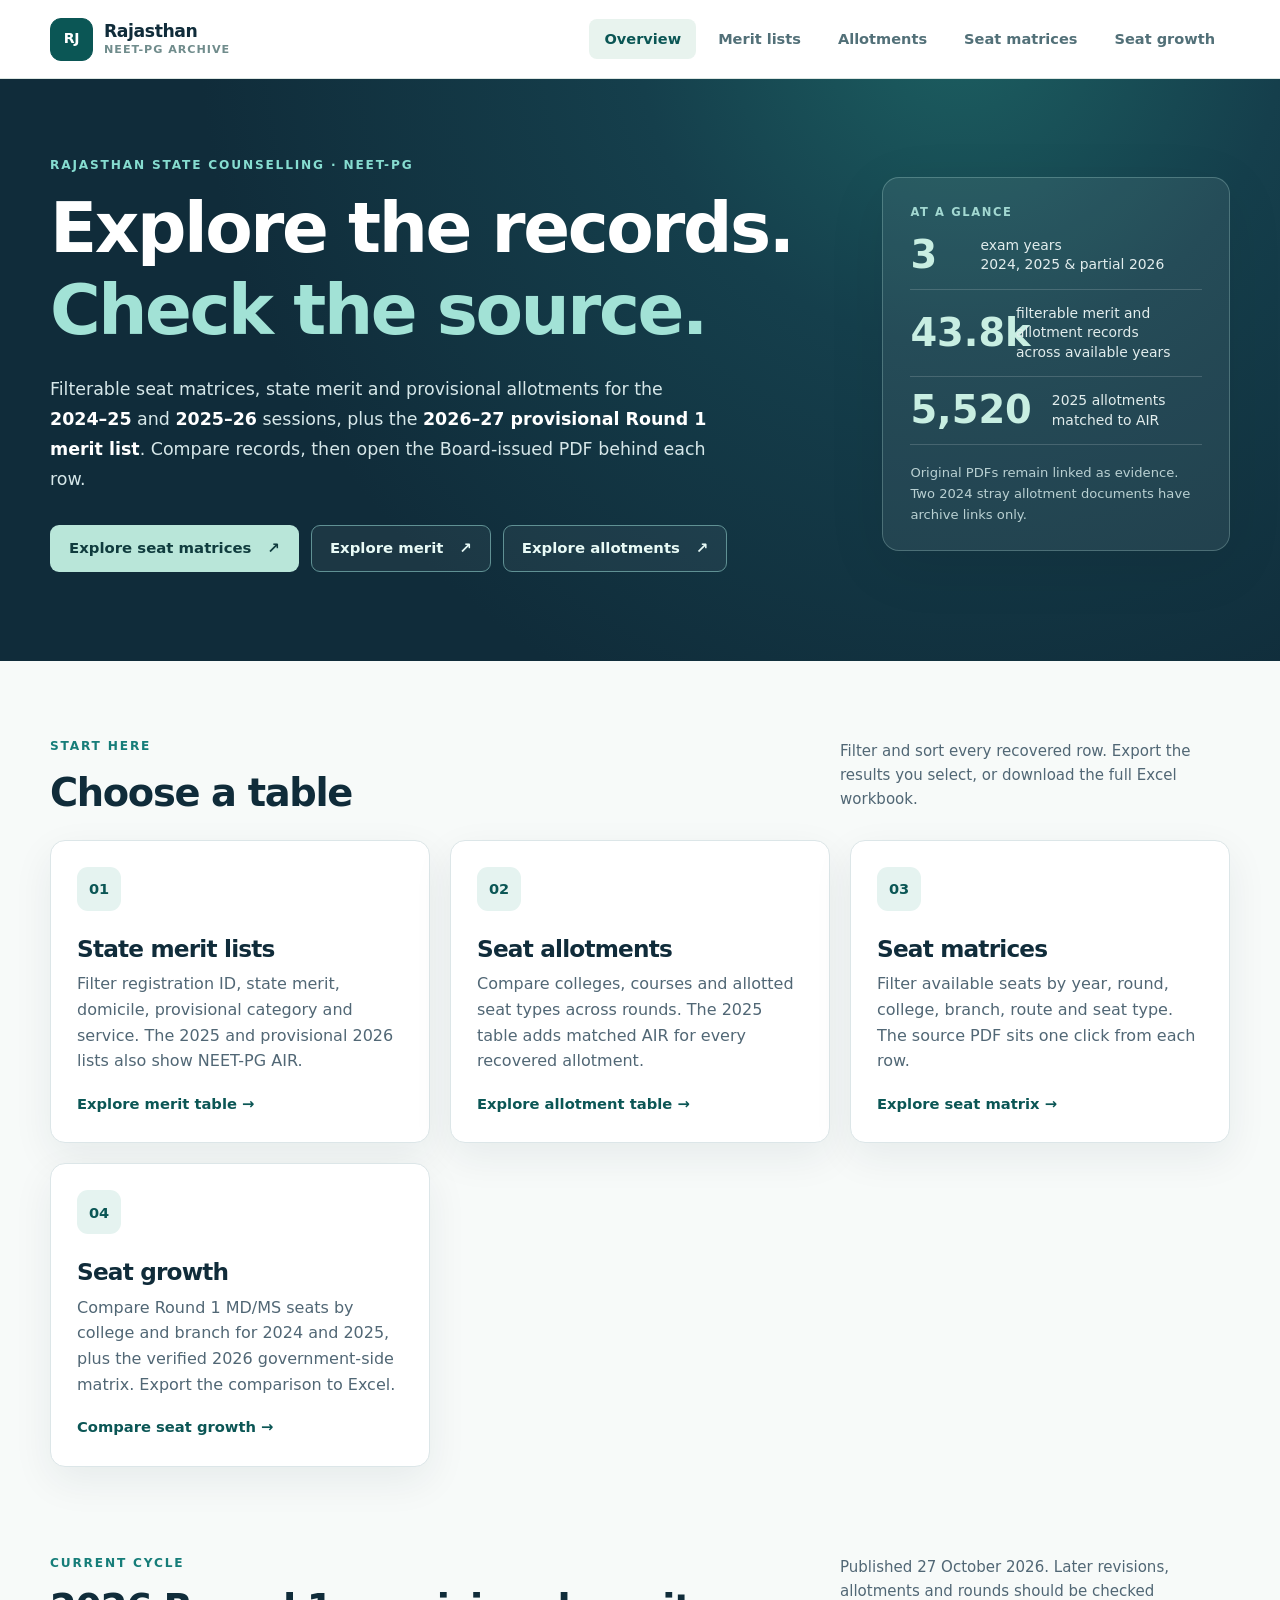
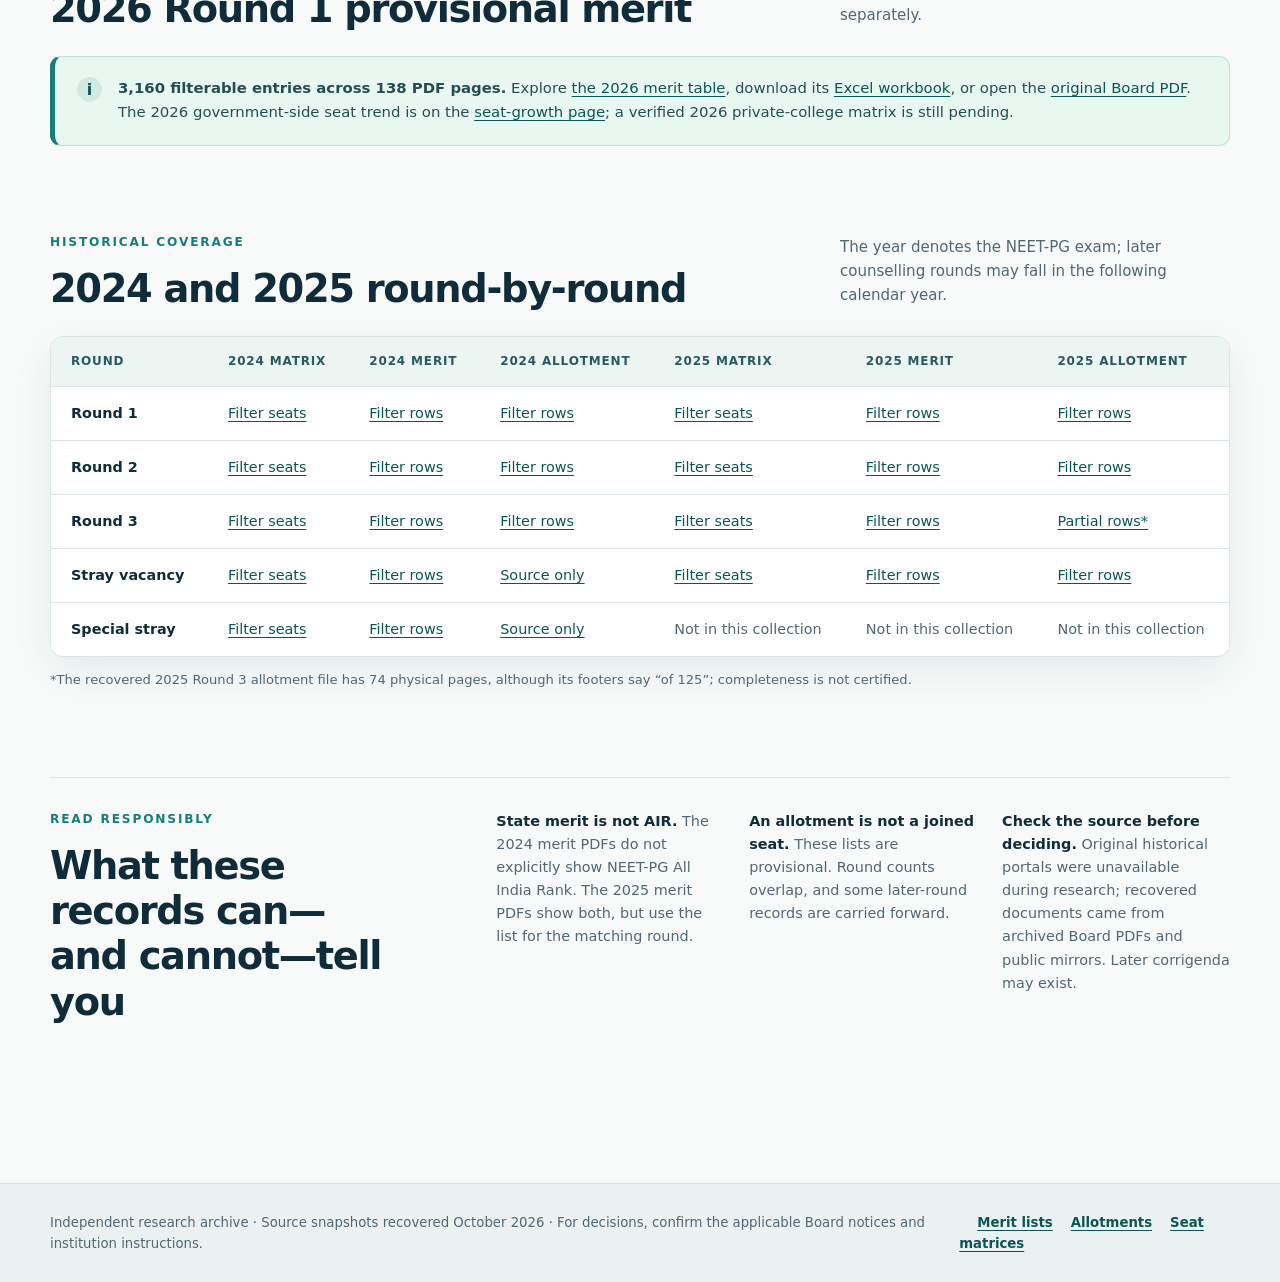
==== commit 1c34e236: "Use search-first filters across Rajasthan explorer" ====
--- a/index.html
+++ b/index.html
@@ -6,7 +6,7 @@
   <meta name="theme-color" content="#102c3a">
   <meta name="description" content="Filter Rajasthan NEET-PG 2024 and 2025 records and the provisional 2026 Round 1 merit list by rank, domicile, category and service status.">
   <title>Rajasthan NEET-PG archive · Seat matrices, merit and allotments</title>
-  <link rel="stylesheet" href="styles.css?v=20261027-controls">
+  <link rel="stylesheet" href="styles.css?v=20261027-typeahead">
 </head>
 <body>
   <a class="skip" href="#main">Skip to content</a>
--- a/styles.css
+++ b/styles.css
@@ -56,33 +56,6 @@
 .site-header nav{flex-wrap:wrap}
 @media(min-width:1050px){.feature-grid{grid-template-columns:repeat(3,minmax(0,1fr))}.feature{padding:26px;min-height:285px}}
 
-/* Searchable checkbox filters */
-.multi-filter{position:relative;min-width:0}
-.filter-label{display:block;color:#344f5a;font-size:.77rem;font-weight:770;letter-spacing:.03em}
-.multi-select[open]{position:relative;z-index:20}
-.multi-select-summary{display:flex;align-items:center;justify-content:space-between;gap:9px;height:45px;margin-top:7px;padding:0 12px;border:1px solid #c7d7d9;border-radius:8px;background:#fff;color:var(--ink);font-size:.91rem;font-weight:500;cursor:pointer;list-style:none;white-space:nowrap;overflow:hidden;text-overflow:ellipsis}
-.multi-select-summary::-webkit-details-marker{display:none}
-.multi-select-summary::marker{content:''}
-.multi-select-summary::after{content:'⌄';flex:none;color:var(--deep);font-size:1.1rem}
-.multi-select-summary:focus-visible,.multi-select-search:focus-visible,.multi-select-option:focus-within{outline:2px solid var(--teal);outline-offset:2px}
-.has-selection .multi-select-summary{border-color:var(--teal);background:#f3fbf8;font-weight:650}
-.multi-select-panel{position:absolute;top:calc(100% + 5px);left:0;width:max(100%,260px);max-width:min(360px,90vw);padding:11px;border:1px solid #b7cece;border-radius:10px;background:#fff;box-shadow:0 16px 35px rgba(8,42,51,.18)}
-.filters .multi-select-search{height:38px;margin:0 0 9px;padding:0 9px;font-size:.84rem}
-.multi-select-list{max-height:235px;overflow:auto;border:1px solid #e0e9e8;border-radius:7px}
-.multi-select-option{display:flex;align-items:flex-start;gap:8px;padding:7px 9px;color:var(--ink);font-size:.83rem;font-weight:500;line-height:1.3;cursor:pointer;overflow-wrap:anywhere}
-.multi-select-option:hover{background:#eff7f4}
-.multi-select-option.special-option{background:#e8f5ee;font-weight:730;border-bottom:1px solid #cfe3da}
-.multi-select-option[hidden]{display:none}
-.filters .multi-select-option input{display:block;flex:none;width:16px;height:16px;margin:1px 0 0;padding:0;accent-color:var(--deep)}
-/* General filter rules also match controls nested inside the dropdown. */
-.filters label.multi-select-option{display:flex;align-items:flex-start;width:100%;margin:0;padding:8px 10px;color:var(--ink);font-size:.84rem;font-weight:500;letter-spacing:normal;line-height:1.35}
-.filters label.multi-select-option input[type="checkbox"]{display:block;flex:0 0 16px;width:16px;height:16px;min-width:16px;min-height:16px;max-width:16px;max-height:16px;margin:1px 0 0;padding:0;border:0;border-radius:3px;background:transparent;box-shadow:none;appearance:auto;accent-color:var(--deep)}
-.filters label.multi-select-option span{flex:1;min-width:0}
-.multi-select-actions{display:flex;justify-content:space-between;gap:8px;margin-top:9px}
-.multi-select-actions button{border:0;background:none;color:var(--deep);font-size:.78rem;font-weight:740;padding:4px 2px}
-.multi-select-actions button:hover{text-decoration:underline}
-.filter-help{margin:-10px 0 18px;color:var(--muted);font-size:.79rem}
-@media(max-width:680px){.multi-select-panel{width:100%;max-width:100%}}
 /* Round 1 seat-growth comparison */
 .site-header nav{flex-wrap:wrap}
 .growth-stats{display:grid;grid-template-columns:repeat(3,minmax(0,1fr));gap:15px;margin:0 0 22px}
@@ -97,3 +70,67 @@
 .growth-method{margin-bottom:15px}.growth-method a,.growth-method code{overflow-wrap:anywhere}
 @media(max-width:850px){.growth-stats{grid-template-columns:1fr 1fr}.growth-filters{grid-template-columns:1fr 1fr}}
 @media(max-width:680px){.growth-stats,.growth-filters,.growth-extra-filters{grid-template-columns:1fr}}
+
+/* Cutoff Explorer-inspired workspace and search-first filter controls. */
+.site-header{background:#fff;color:var(--ink);border-bottom:1px solid #dce6e2;box-shadow:0 1px 8px rgba(18,49,54,.035)}
+.site-header .brand{color:var(--ink)}
+.site-header .brand:hover{color:var(--ink)}
+.site-header .brand-mark{background:var(--deep);border-color:var(--deep);color:#fff}
+.site-header .brand small{color:#708c8c}
+.site-header nav a{color:#527078}
+.site-header nav a:hover,.site-header nav a.active{background:#e8f3ee;color:var(--deep)}
+.collection-heading{margin:35px 0 27px}
+.collection-heading h1{font-size:clamp(2.2rem,4vw,3.35rem);margin-bottom:11px}
+.collection-heading p:last-child{font-size:.98rem;line-height:1.6}
+.heading-symbol{width:78px;height:78px;border-radius:17px;font-size:2rem}
+.browser{margin-top:35px;padding:24px;background:#fff;border:1px solid var(--line);border-radius:15px;box-shadow:var(--shadow)}
+.browser-head{align-items:center;margin-bottom:18px}
+.browser-head h2{margin:0;font-size:1.42rem}
+.browser-head .eyebrow{margin-bottom:7px}
+.browser-head #result-count{margin:0;padding:6px 10px;border-radius:6px;background:#edf5f0;color:#45675c;font-size:.78rem;font-weight:680}
+.browser .filters{gap:14px;margin-bottom:15px}
+.browser .primary-filters{padding:19px;border:1px solid #e1e9e3;border-radius:11px;background:#f8faf7}
+.advanced-filters{background:#f8faf7;border-color:#e1e9e3}
+.advanced-filters summary{padding:12px 0;font-size:.85rem}
+.advanced-filters .filters{margin:4px 0 0}
+.table-toolbar{padding:15px 0;border-top:1px solid #e8eeea}
+.table-toolbar p{line-height:1.55}
+.data-scroll{box-shadow:none;border-color:#e0e8e2}
+#results-table thead{background:#f2f6f1}
+#results-table th{color:#526e61}
+#results-table tbody tr:nth-child(even){background:#fdfefd}
+#results-table tbody tr:hover{background:#f4faf5}
+.filter-help{margin:-3px 0 14px;color:var(--muted);font-size:.79rem;line-height:1.5}
+.multi-filter{position:relative;min-width:0}
+.multi-filter.is-open{z-index:30}
+.filter-label{display:block;color:#3a5a54;font-size:.77rem;font-weight:750;letter-spacing:.015em}
+.picker-chips{display:flex;flex-wrap:wrap;gap:5px;margin:7px 0 0;max-height:76px;overflow-y:auto}
+.picker-chips[hidden],.picker-popover[hidden],.picker-actions button[hidden]{display:none!important}
+.picker-chip{display:inline-flex;align-items:center;gap:5px;max-width:100%;padding:4px 5px 4px 8px;background:#e8f2eb;border:1px solid #d4e4d9;border-radius:6px;color:#315e50;font-size:.71rem;font-weight:650;line-height:1.25}
+.picker-chip span{overflow:hidden;text-overflow:ellipsis;white-space:nowrap}
+.picker-chip button{flex:none;display:grid;place-items:center;width:17px;height:17px;padding:0;border:0;border-radius:3px;background:transparent;color:#426e5e;font-size:1rem;line-height:1}
+.picker-chip button:hover{background:#d4e7db}
+.picker-control{position:relative;margin-top:7px}
+.filters .picker-control input[type="search"]{width:100%;height:44px;margin:0;padding:0 35px 0 12px;border:1px solid #c9d9d0;border-radius:8px;background:#fff;font-size:.83rem}
+.filters .picker-control input[type="search"]:focus{border-color:#43896c;box-shadow:0 0 0 3px rgba(34,120,86,.12);outline:0}
+.filters .picker-control input[type="search"]::placeholder{color:#82938a}
+.picker-control .picker-toggle{position:absolute;right:4px;top:4px;width:34px;height:36px;border:0;border-radius:6px;background:transparent;color:#527a66;font-size:1.25rem;line-height:1}
+.picker-control .picker-toggle:hover{background:#eef6f0}
+.picker-popover{position:absolute;top:calc(100% - 16px);width:min(360px,calc(100vw - 24px));padding:9px;background:#fff;border:1px solid #cbdcd0;border-radius:10px;box-shadow:0 18px 38px rgba(16,55,43,.16)}
+.picker-count,.picker-caption{margin:0;color:#778a7d;font-size:.7rem;line-height:1.35}
+.picker-count{padding:2px 4px 7px}
+.picker-caption{margin-top:5px;min-height:15px}
+.picker-options{max-height:242px;overflow-y:auto;border:1px solid #e2ebe3;border-radius:7px}
+.filters label.picker-option{display:flex;align-items:flex-start;gap:9px;width:100%;margin:0;padding:9px 10px;border-bottom:1px solid #eff3ee;color:var(--ink);font-size:.8rem;font-weight:530;letter-spacing:normal;line-height:1.35;cursor:pointer;overflow-wrap:anywhere}
+.filters label.picker-option:last-child{border-bottom:0}
+.filters label.picker-option:hover,.filters label.picker-option:focus-within{background:#f1f7f0}
+.filters label.picker-option.special-option{background:#e9f4ec;color:#285d46;font-weight:720}
+.filters label.picker-option input[type="checkbox"]{display:block;flex:0 0 16px;width:16px;height:16px;min-width:16px;min-height:16px;margin:1px 0 0;padding:0;border:0;appearance:auto;accent-color:#166c55}
+.picker-option span{flex:1;min-width:0}
+.picker-empty{padding:12px;margin:0;color:var(--muted);font-size:.78rem}
+.picker-actions{display:flex;justify-content:space-between;gap:8px;margin-top:8px}
+.picker-actions button{padding:4px;border:0;background:transparent;color:var(--deep);font-size:.72rem;font-weight:720}
+.picker-actions button:hover:not(:disabled){text-decoration:underline}
+.picker-actions button:disabled{opacity:.4;cursor:default}
+.picker-control input:focus-visible,.picker-chip button:focus-visible,.picker-toggle:focus-visible,.picker-option input:focus-visible{outline:2px solid var(--teal);outline-offset:2px}
+@media(max-width:680px){.browser{padding:17px}.browser .primary-filters{padding:15px}.picker-popover{width:min(360px,calc(100vw - 24px))}.collection-heading h1{font-size:2.35rem}.browser-head{align-items:flex-start}}
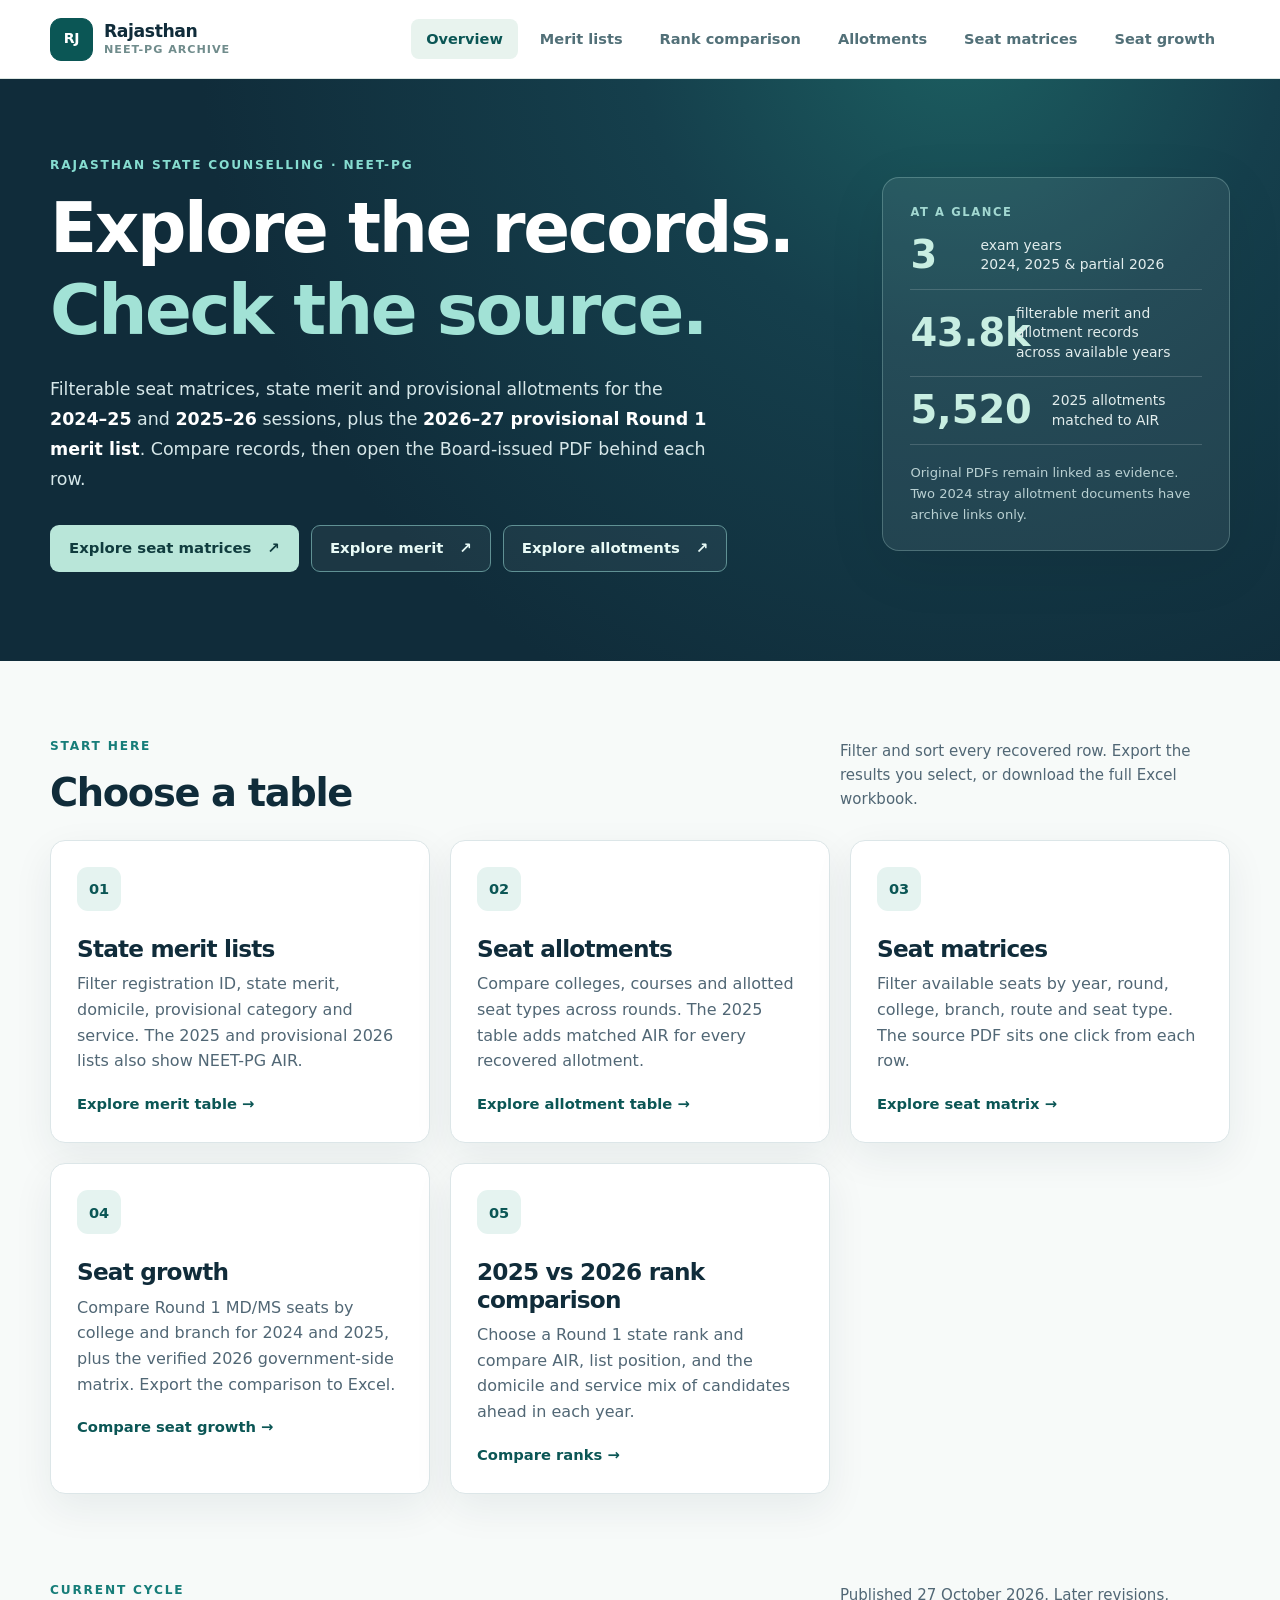
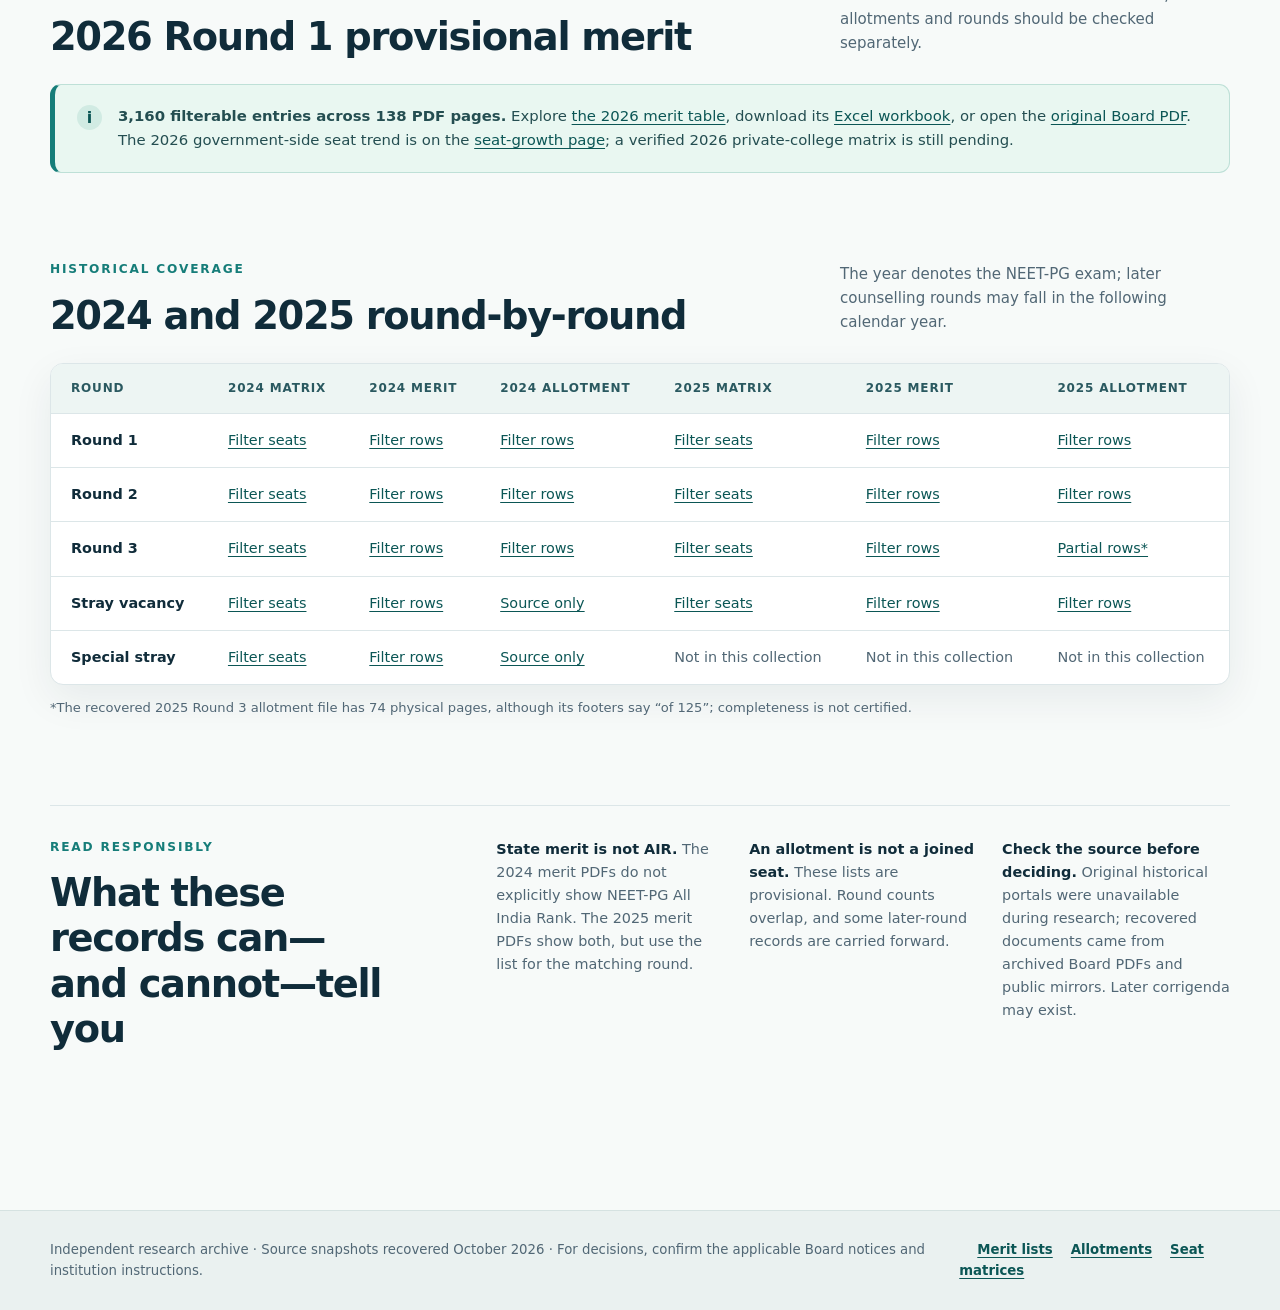
==== commit a4a5cb53: "Add 2025–2026 Round 1 rank comparison page" ====
--- a/index.html
+++ b/index.html
@@ -13,7 +13,7 @@
   <header class="site-header">
     <div class="wrap header-inner">
       <a class="brand" href="index.html" aria-label="Rajasthan NEET-PG archive home"><span class="brand-mark">RJ</span><span>Rajasthan <small>NEET-PG archive</small></span></a>
-      <nav aria-label="Main navigation"><a class="active" aria-current="page" href="index.html">Overview</a><a href="merit.html">Merit lists</a><a href="allotments.html">Allotments</a><a href="matrix.html">Seat matrices</a><a href="growth.html">Seat growth</a></nav>
+      <nav aria-label="Main navigation"><a class="active" aria-current="page" href="index.html">Overview</a><a href="merit.html">Merit lists</a><a href="rank-comparison.html">Rank comparison</a><a href="allotments.html">Allotments</a><a href="matrix.html">Seat matrices</a><a href="growth.html">Seat growth</a></nav>
     </div>
   </header>
   <main id="main">
@@ -43,6 +43,7 @@
           <a class="feature" href="allotments.html"><span class="feature-icon" aria-hidden="true">02</span><h3>Seat allotments</h3><p>Compare colleges, courses and allotted seat types across rounds. The 2025 table adds matched AIR for every recovered allotment.</p><span class="feature-link">Explore allotment table <span aria-hidden="true">→</span></span></a>
           <a class="feature" href="matrix.html"><span class="feature-icon" aria-hidden="true">03</span><h3>Seat matrices</h3><p>Filter available seats by year, round, college, branch, route and seat type. The source PDF sits one click from each row.</p><span class="feature-link">Explore seat matrix <span aria-hidden="true">→</span></span></a>
           <a class="feature" href="growth.html"><span class="feature-icon" aria-hidden="true">04</span><h3>Seat growth</h3><p>Compare Round 1 MD/MS seats by college and branch for 2024 and 2025, plus the verified 2026 government-side matrix. Export the comparison to Excel.</p><span class="feature-link">Compare seat growth <span aria-hidden="true">→</span></span></a>
+          <a class="feature" href="rank-comparison.html"><span class="feature-icon" aria-hidden="true">05</span><h3>2025 vs 2026 rank comparison</h3><p>Choose a Round 1 state rank and compare AIR, list position, and the domicile and service mix of candidates ahead in each year.</p><span class="feature-link">Compare ranks <span aria-hidden="true">→</span></span></a>
         </div>
       </section>
 
--- a/styles.css
+++ b/styles.css
@@ -71,6 +71,17 @@
 @media(max-width:850px){.growth-stats{grid-template-columns:1fr 1fr}.growth-filters{grid-template-columns:1fr 1fr}}
 @media(max-width:680px){.growth-stats,.growth-filters,.growth-extra-filters{grid-template-columns:1fr}}
 
+/* Round 1 rank comparison */
+.rank-control{display:flex;justify-content:space-between;align-items:end;gap:32px;margin:38px 0 24px;padding:26px 30px;border:1px solid var(--line);border-radius:14px;background:#fff;box-shadow:var(--shadow)}
+.rank-control h2{font-size:1.45rem;margin-bottom:8px}.rank-control p:last-child{margin:0;color:var(--muted);font-size:.88rem}
+.rank-form{width:min(100%,340px);flex:none}.rank-form label{display:block;margin-bottom:7px;color:#344f5a;font-size:.8rem;font-weight:750}.rank-form>div{display:flex;gap:9px}.rank-form input{width:130px;min-width:0;height:47px;padding:0 12px;border:1px solid #c7d7d9;border-radius:8px;color:var(--ink);outline-color:var(--teal)}.rank-form .button{flex:1}.rank-error{margin-top:7px!important;color:#a04127!important}
+.rank-status{margin:0 0 22px;color:var(--muted);font-size:.88rem}.rank-section-heading{margin:45px 0 20px}.rank-section-heading h2{font-size:clamp(1.5rem,2.5vw,2.1rem)}
+.position-cards{display:grid;grid-template-columns:repeat(2,minmax(0,1fr));gap:16px}.position-card{padding:24px 27px;border:1px solid var(--line);border-radius:13px;background:#fff;box-shadow:var(--shadow)}.position-year{display:block;margin-bottom:9px;color:var(--teal);font-size:.75rem;font-weight:800;letter-spacing:.06em;text-transform:uppercase}.position-card>strong{display:block;font-size:1.55rem;line-height:1.3}.position-card>strong small{display:block;margin-top:3px;color:var(--muted);font-size:.82rem;font-weight:550}.position-card dl{margin:18px 0 14px}.position-card dl>div{display:flex;justify-content:space-between;gap:12px;padding:7px 0;border-top:1px solid var(--line)}.position-card dt{color:var(--muted);font-size:.84rem}.position-card dd{margin:0;text-align:right;font-size:.88rem;font-weight:720}.position-card p{margin:0 0 13px;color:var(--muted);font-size:.81rem}.position-card>a{font-size:.87rem;font-weight:720}.position-card.unavailable{background:#f0f4f3}.position-card.unavailable p{margin-top:16px}
+.rank-bars{display:grid;gap:17px;padding:24px 26px;border:1px solid var(--line);border-radius:13px;background:#fff}.rank-bar-row>div:first-child{display:flex;justify-content:space-between;gap:14px;margin-bottom:8px;font-size:.83rem}.rank-bar-row span{color:var(--muted)}.rank-bar-row p{margin:0;color:var(--muted);font-size:.83rem}.rank-bar-track{display:flex;width:100%;height:25px;overflow:hidden;border-radius:7px;background:#e7eeed}.rank-segment{display:block;height:100%;flex:none}.rank-segment.raj-service,.rank-swatch.raj-service{background:#175c73}.rank-segment.raj-nonservice,.rank-swatch.raj-nonservice{background:#20a191}.rank-segment.other-service,.rank-swatch.other-service{background:#a65e10}.rank-segment.other-nonservice,.rank-swatch.other-nonservice{background:#ddac59}.rank-segment.unknown-domicile,.rank-swatch.unknown-domicile{background:#857b97}.rank-legend{display:flex;flex-wrap:wrap;gap:7px 18px;margin:13px 0 25px;color:var(--muted);font-size:.76rem}.rank-legend span{display:inline-flex;align-items:center;gap:6px}.rank-swatch{display:inline-block;width:11px;height:11px;border-radius:3px}
+.rank-table table{min-width:610px}.rank-table caption{text-align:left;padding:11px 19px;background:#edf5f3;color:var(--muted);font-size:.78rem}.rank-table .numeric{text-align:right;font-variant-numeric:tabular-nums}.rank-table .rank-total{background:#f0f7f4;font-weight:770}.rank-reading{margin:16px 0 0;padding:16px 19px;border-left:4px solid var(--teal);background:#e9f7f1;color:#244e51;font-size:.91rem}.rank-method{margin-bottom:12px}
+@media(max-width:750px){.rank-control{display:block}.rank-form{margin-top:18px}.position-cards{grid-template-columns:1fr}}
+@media(max-width:500px){.rank-control{padding:20px}.rank-form>div{flex-wrap:wrap}.rank-form input{flex:1}.rank-form .button{flex:1}.rank-bars{padding:18px}.position-card{padding:20px}}
+
 /* Cutoff Explorer-inspired workspace and search-first filter controls. */
 .site-header{background:#fff;color:var(--ink);border-bottom:1px solid #dce6e2;box-shadow:0 1px 8px rgba(18,49,54,.035)}
 .site-header .brand{color:var(--ink)}
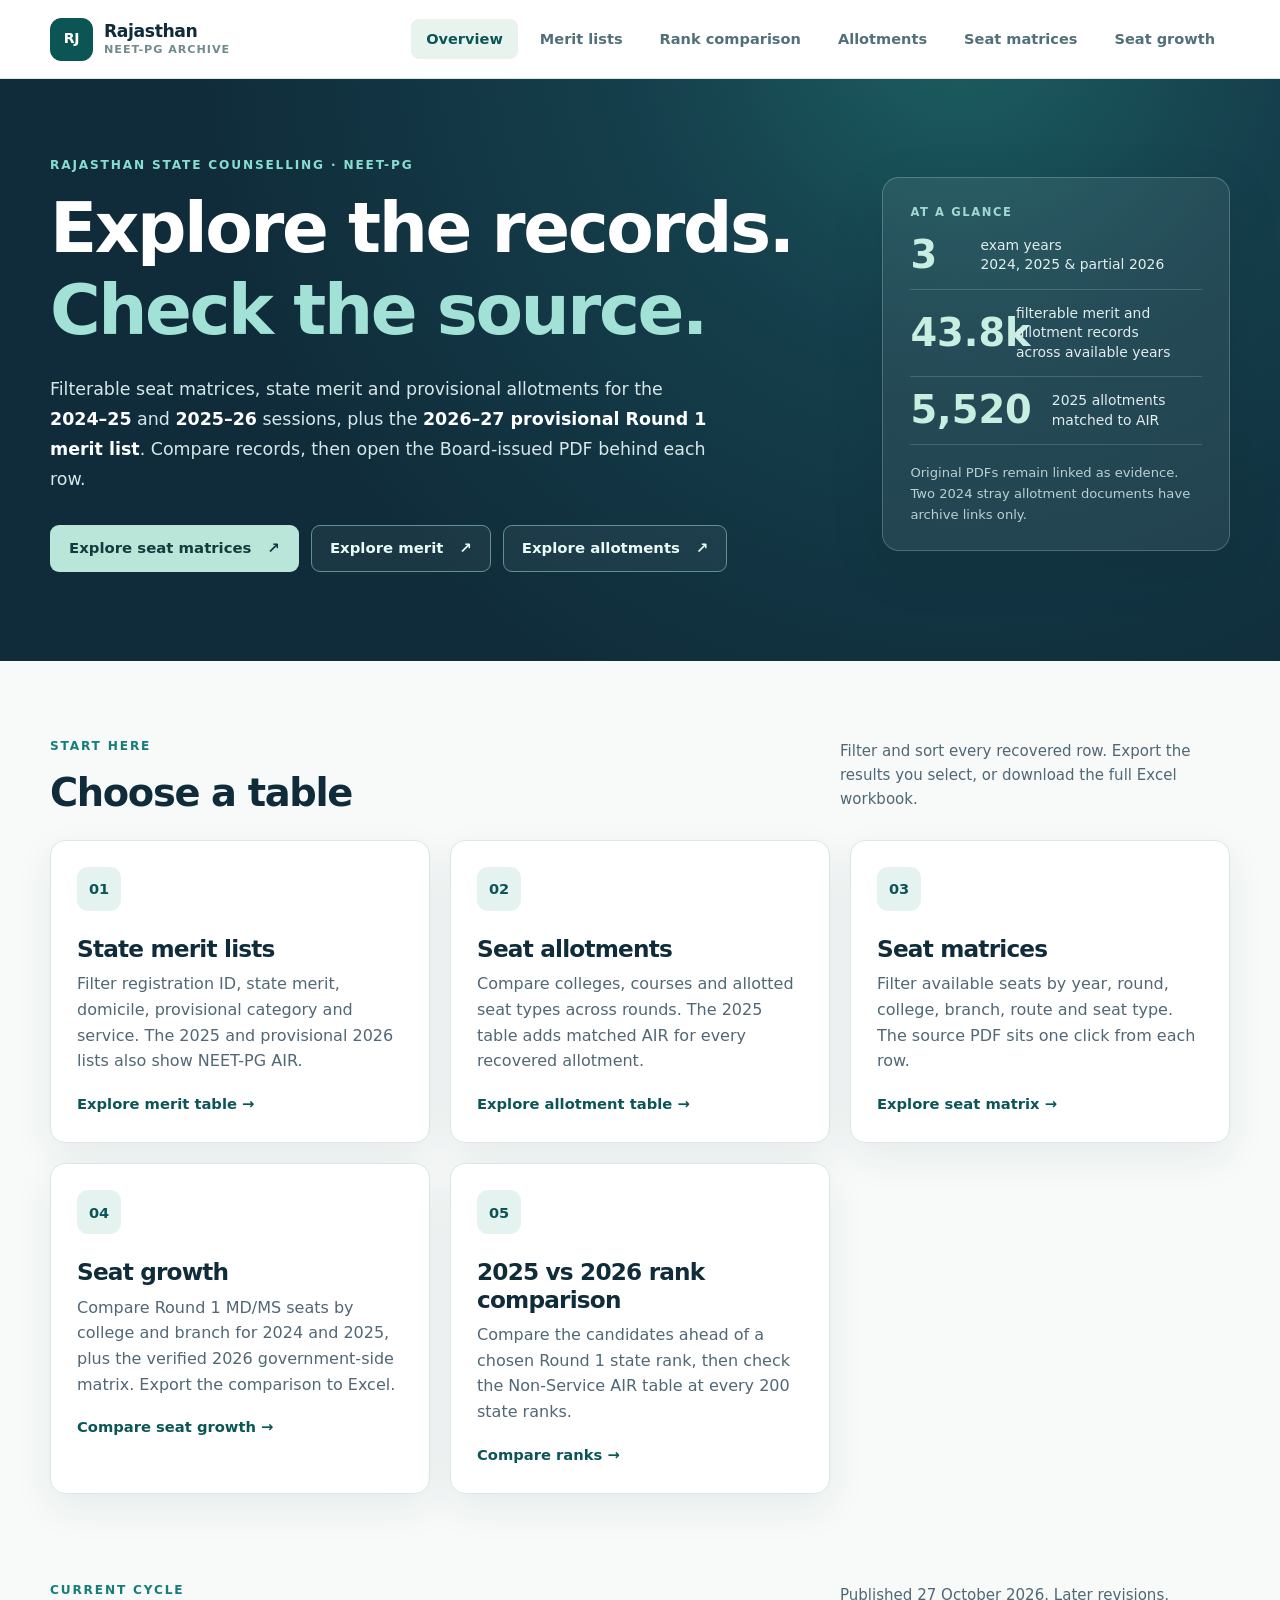
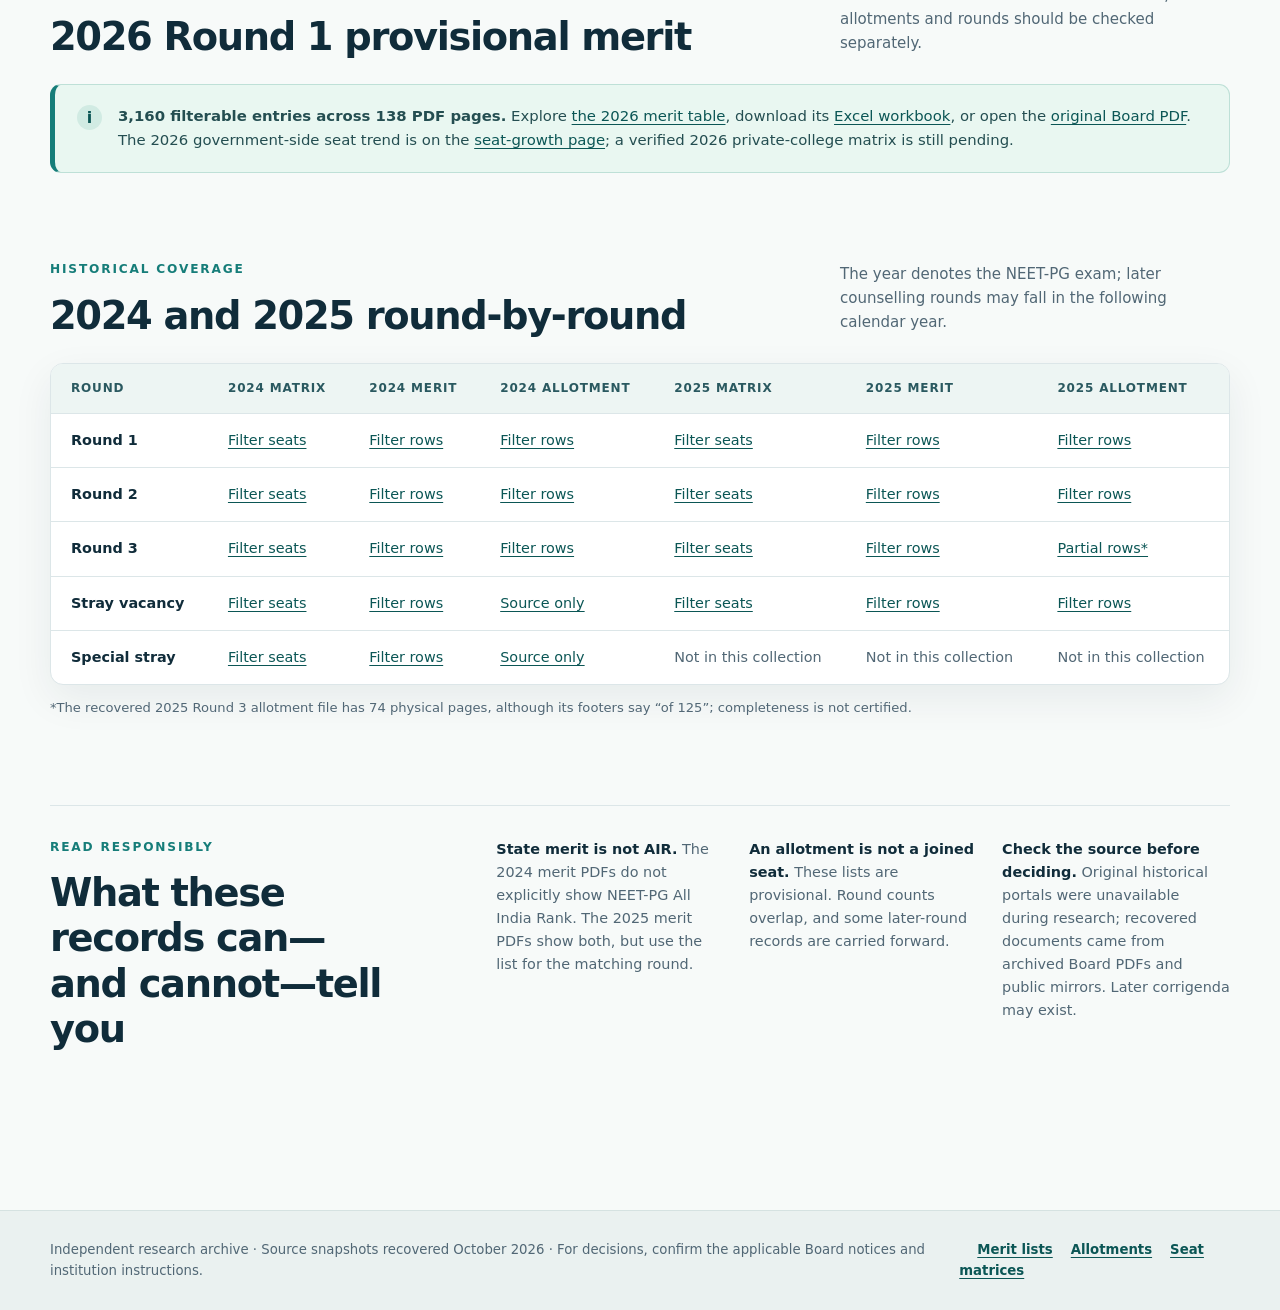
==== commit 91935a70: "Add Non-Service AIR milestones to rank comparison" ====
--- a/index.html
+++ b/index.html
@@ -43,7 +43,7 @@
           <a class="feature" href="allotments.html"><span class="feature-icon" aria-hidden="true">02</span><h3>Seat allotments</h3><p>Compare colleges, courses and allotted seat types across rounds. The 2025 table adds matched AIR for every recovered allotment.</p><span class="feature-link">Explore allotment table <span aria-hidden="true">→</span></span></a>
           <a class="feature" href="matrix.html"><span class="feature-icon" aria-hidden="true">03</span><h3>Seat matrices</h3><p>Filter available seats by year, round, college, branch, route and seat type. The source PDF sits one click from each row.</p><span class="feature-link">Explore seat matrix <span aria-hidden="true">→</span></span></a>
           <a class="feature" href="growth.html"><span class="feature-icon" aria-hidden="true">04</span><h3>Seat growth</h3><p>Compare Round 1 MD/MS seats by college and branch for 2024 and 2025, plus the verified 2026 government-side matrix. Export the comparison to Excel.</p><span class="feature-link">Compare seat growth <span aria-hidden="true">→</span></span></a>
-          <a class="feature" href="rank-comparison.html"><span class="feature-icon" aria-hidden="true">05</span><h3>2025 vs 2026 rank comparison</h3><p>Choose a Round 1 state rank and compare AIR, list position, and the domicile and service mix of candidates ahead in each year.</p><span class="feature-link">Compare ranks <span aria-hidden="true">→</span></span></a>
+          <a class="feature" href="rank-comparison.html"><span class="feature-icon" aria-hidden="true">05</span><h3>2025 vs 2026 rank comparison</h3><p>Compare the candidates ahead of a chosen Round 1 state rank, then check the Non-Service AIR table at every 200 state ranks.</p><span class="feature-link">Compare ranks <span aria-hidden="true">→</span></span></a>
         </div>
       </section>
 
--- a/styles.css
+++ b/styles.css
@@ -79,8 +79,9 @@
 .position-cards{display:grid;grid-template-columns:repeat(2,minmax(0,1fr));gap:16px}.position-card{padding:24px 27px;border:1px solid var(--line);border-radius:13px;background:#fff;box-shadow:var(--shadow)}.position-year{display:block;margin-bottom:9px;color:var(--teal);font-size:.75rem;font-weight:800;letter-spacing:.06em;text-transform:uppercase}.position-card>strong{display:block;font-size:1.55rem;line-height:1.3}.position-card>strong small{display:block;margin-top:3px;color:var(--muted);font-size:.82rem;font-weight:550}.position-card dl{margin:18px 0 14px}.position-card dl>div{display:flex;justify-content:space-between;gap:12px;padding:7px 0;border-top:1px solid var(--line)}.position-card dt{color:var(--muted);font-size:.84rem}.position-card dd{margin:0;text-align:right;font-size:.88rem;font-weight:720}.position-card p{margin:0 0 13px;color:var(--muted);font-size:.81rem}.position-card>a{font-size:.87rem;font-weight:720}.position-card.unavailable{background:#f0f4f3}.position-card.unavailable p{margin-top:16px}
 .rank-bars{display:grid;gap:17px;padding:24px 26px;border:1px solid var(--line);border-radius:13px;background:#fff}.rank-bar-row>div:first-child{display:flex;justify-content:space-between;gap:14px;margin-bottom:8px;font-size:.83rem}.rank-bar-row span{color:var(--muted)}.rank-bar-row p{margin:0;color:var(--muted);font-size:.83rem}.rank-bar-track{display:flex;width:100%;height:25px;overflow:hidden;border-radius:7px;background:#e7eeed}.rank-segment{display:block;height:100%;flex:none}.rank-segment.raj-service,.rank-swatch.raj-service{background:#175c73}.rank-segment.raj-nonservice,.rank-swatch.raj-nonservice{background:#20a191}.rank-segment.other-service,.rank-swatch.other-service{background:#a65e10}.rank-segment.other-nonservice,.rank-swatch.other-nonservice{background:#ddac59}.rank-segment.unknown-domicile,.rank-swatch.unknown-domicile{background:#857b97}.rank-legend{display:flex;flex-wrap:wrap;gap:7px 18px;margin:13px 0 25px;color:var(--muted);font-size:.76rem}.rank-legend span{display:inline-flex;align-items:center;gap:6px}.rank-swatch{display:inline-block;width:11px;height:11px;border-radius:3px}
 .rank-table table{min-width:610px}.rank-table caption{text-align:left;padding:11px 19px;background:#edf5f3;color:var(--muted);font-size:.78rem}.rank-table .numeric{text-align:right;font-variant-numeric:tabular-nums}.rank-table .rank-total{background:#f0f7f4;font-weight:770}.rank-reading{margin:16px 0 0;padding:16px 19px;border-left:4px solid var(--teal);background:#e9f7f1;color:#244e51;font-size:.91rem}.rank-method{margin-bottom:12px}
+.nonservice-section{margin-top:58px;padding-top:15px;border-top:1px solid var(--line)}.nonservice-section .rank-section-heading{margin-top:25px}.nonservice-tools{display:flex;align-items:center;gap:12px;margin:0 0 15px}.nonservice-tools label{color:#344f5a;font-size:.82rem;font-weight:750}.nonservice-tools select{min-height:42px;max-width:100%;padding:0 12px;border:1px solid #c7d7d9;border-radius:8px;background:#fff;color:var(--ink);outline-color:var(--teal)}.nonservice-section .rank-reading{margin-bottom:17px}.nonservice-table table{min-width:720px}.nonservice-table .rank-current-milestone{background:#eaf5f0}.milestone-button{padding:2px 5px;border:0;border-radius:4px;background:transparent;color:var(--deep);font-weight:760;text-decoration:underline;text-underline-offset:3px}.milestone-button:hover,.milestone-button:focus-visible{background:#d8eee3}.nonservice-section .caption{max-width:900px;line-height:1.5}
 @media(max-width:750px){.rank-control{display:block}.rank-form{margin-top:18px}.position-cards{grid-template-columns:1fr}}
-@media(max-width:500px){.rank-control{padding:20px}.rank-form>div{flex-wrap:wrap}.rank-form input{flex:1}.rank-form .button{flex:1}.rank-bars{padding:18px}.position-card{padding:20px}}
+@media(max-width:500px){.rank-control{padding:20px}.rank-form>div{flex-wrap:wrap}.rank-form input{flex:1}.rank-form .button{flex:1}.rank-bars{padding:18px}.position-card{padding:20px}.nonservice-tools{display:block}.nonservice-tools select{display:block;width:100%;margin-top:7px}}
 
 /* Cutoff Explorer-inspired workspace and search-first filter controls. */
 .site-header{background:#fff;color:var(--ink);border-bottom:1px solid #dce6e2;box-shadow:0 1px 8px rgba(18,49,54,.035)}
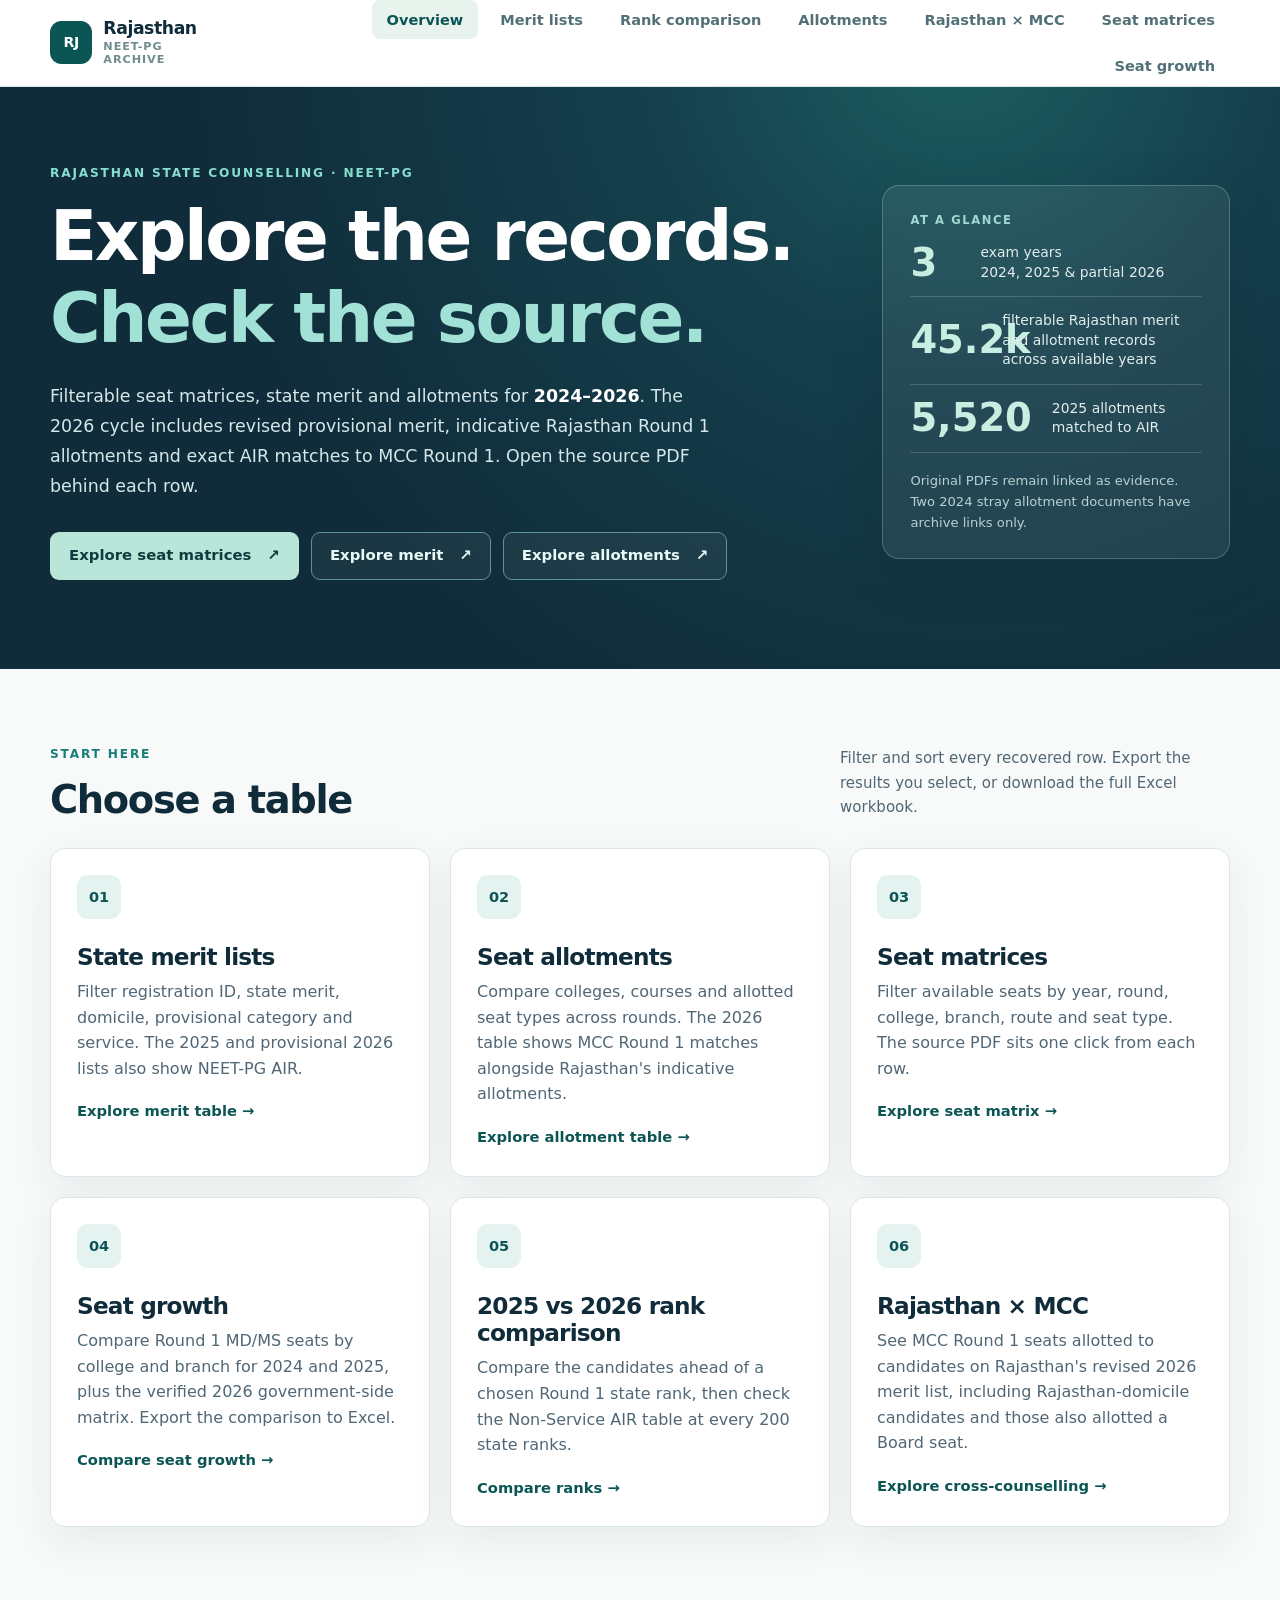
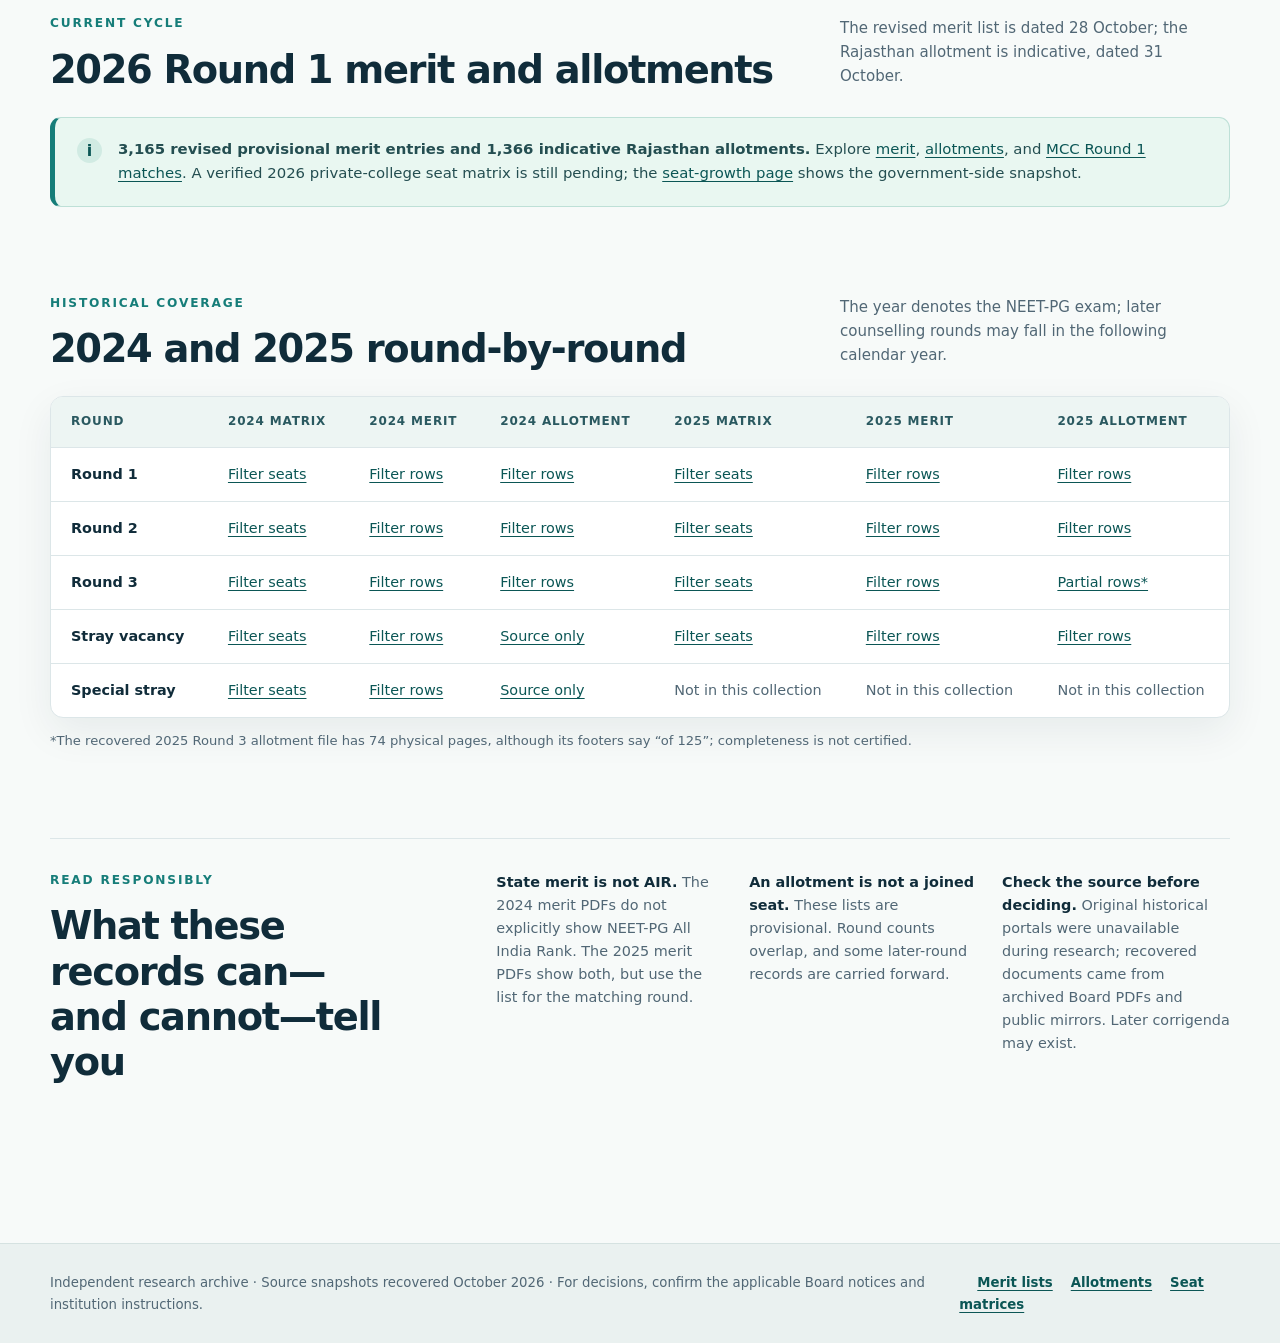
==== commit 5f8846de: "Add 2026 Rajasthan Round 1 allotments and MCC cross-reference" ====
--- a/index.html
+++ b/index.html
@@ -4,7 +4,7 @@
   <meta charset="utf-8">
   <meta name="viewport" content="width=device-width, initial-scale=1">
   <meta name="theme-color" content="#102c3a">
-  <meta name="description" content="Filter Rajasthan NEET-PG 2024 and 2025 records and the provisional 2026 Round 1 merit list by rank, domicile, category and service status.">
+  <meta name="description" content="Explore Rajasthan NEET-PG 2024–2026 merit, allotment and seat-matrix records, with 2026 MCC Round 1 matches.">
   <title>Rajasthan NEET-PG archive · Seat matrices, merit and allotments</title>
   <link rel="stylesheet" href="styles.css?v=20261027-typeahead">
 </head>
@@ -13,7 +13,7 @@
   <header class="site-header">
     <div class="wrap header-inner">
       <a class="brand" href="index.html" aria-label="Rajasthan NEET-PG archive home"><span class="brand-mark">RJ</span><span>Rajasthan <small>NEET-PG archive</small></span></a>
-      <nav aria-label="Main navigation"><a class="active" aria-current="page" href="index.html">Overview</a><a href="merit.html">Merit lists</a><a href="rank-comparison.html">Rank comparison</a><a href="allotments.html">Allotments</a><a href="matrix.html">Seat matrices</a><a href="growth.html">Seat growth</a></nav>
+      <nav aria-label="Main navigation"><a class="active" aria-current="page" href="index.html">Overview</a><a href="merit.html">Merit lists</a><a href="rank-comparison.html">Rank comparison</a><a href="allotments.html">Allotments</a><a href="cross-counselling.html">Rajasthan &times; MCC</a><a href="matrix.html">Seat matrices</a><a href="growth.html">Seat growth</a></nav>
     </div>
   </header>
   <main id="main">
@@ -22,13 +22,13 @@
         <div>
           <p class="eyebrow">Rajasthan state counselling · NEET-PG</p>
           <h1>Explore the records.<br><em>Check the source.</em></h1>
-          <p class="hero-copy">Filterable seat matrices, state merit and provisional allotments for the <strong>2024–25</strong> and <strong>2025–26</strong> sessions, plus the <strong>2026–27 provisional Round 1 merit list</strong>. Compare records, then open the Board-issued PDF behind each row.</p>
+          <p class="hero-copy">Filterable seat matrices, state merit and allotments for <strong>2024–2026</strong>. The 2026 cycle includes revised provisional merit, indicative Rajasthan Round 1 allotments and exact AIR matches to MCC Round 1. Open the source PDF behind each row.</p>
           <div class="actions"><a class="button primary" href="matrix.html">Explore seat matrices <span aria-hidden="true">↗</span></a><a class="button light" href="merit.html">Explore merit <span aria-hidden="true">↗</span></a><a class="button light" href="allotments.html">Explore allotments <span aria-hidden="true">↗</span></a></div>
         </div>
         <aside class="hero-aside" aria-label="At a glance">
           <div class="aside-title">At a glance</div>
           <div class="aside-stat"><strong>3</strong><span>exam years<br>2024, 2025 & partial 2026</span></div>
-          <div class="aside-stat"><strong>43.8k</strong><span>filterable merit and allotment records<br>across available years</span></div>
+          <div class="aside-stat"><strong>45.2k</strong><span>filterable Rajasthan merit and allotment records<br>across available years</span></div>
           <div class="aside-stat"><strong>5,520</strong><span>2025 allotments<br>matched to AIR</span></div>
           <p>Original PDFs remain linked as evidence. Two 2024 stray allotment documents have archive links only.</p>
         </aside>
@@ -40,16 +40,17 @@
         <div class="section-heading"><div><p class="eyebrow dark">Start here</p><h2 id="choose-title">Choose a table</h2></div><p>Filter and sort every recovered row. Export the results you select, or download the full Excel workbook.</p></div>
         <div class="feature-grid">
           <a class="feature" href="merit.html"><span class="feature-icon" aria-hidden="true">01</span><h3>State merit lists</h3><p>Filter registration ID, state merit, domicile, provisional category and service. The 2025 and provisional 2026 lists also show NEET-PG AIR.</p><span class="feature-link">Explore merit table <span aria-hidden="true">→</span></span></a>
-          <a class="feature" href="allotments.html"><span class="feature-icon" aria-hidden="true">02</span><h3>Seat allotments</h3><p>Compare colleges, courses and allotted seat types across rounds. The 2025 table adds matched AIR for every recovered allotment.</p><span class="feature-link">Explore allotment table <span aria-hidden="true">→</span></span></a>
+          <a class="feature" href="allotments.html"><span class="feature-icon" aria-hidden="true">02</span><h3>Seat allotments</h3><p>Compare colleges, courses and allotted seat types across rounds. The 2026 table shows MCC Round 1 matches alongside Rajasthan's indicative allotments.</p><span class="feature-link">Explore allotment table <span aria-hidden="true">→</span></span></a>
           <a class="feature" href="matrix.html"><span class="feature-icon" aria-hidden="true">03</span><h3>Seat matrices</h3><p>Filter available seats by year, round, college, branch, route and seat type. The source PDF sits one click from each row.</p><span class="feature-link">Explore seat matrix <span aria-hidden="true">→</span></span></a>
           <a class="feature" href="growth.html"><span class="feature-icon" aria-hidden="true">04</span><h3>Seat growth</h3><p>Compare Round 1 MD/MS seats by college and branch for 2024 and 2025, plus the verified 2026 government-side matrix. Export the comparison to Excel.</p><span class="feature-link">Compare seat growth <span aria-hidden="true">→</span></span></a>
           <a class="feature" href="rank-comparison.html"><span class="feature-icon" aria-hidden="true">05</span><h3>2025 vs 2026 rank comparison</h3><p>Compare the candidates ahead of a chosen Round 1 state rank, then check the Non-Service AIR table at every 200 state ranks.</p><span class="feature-link">Compare ranks <span aria-hidden="true">→</span></span></a>
+          <a class="feature" href="cross-counselling.html"><span class="feature-icon" aria-hidden="true">06</span><h3>Rajasthan × MCC</h3><p>See MCC Round 1 seats allotted to candidates on Rajasthan's revised 2026 merit list, including Rajasthan-domicile candidates and those also allotted a Board seat.</p><span class="feature-link">Explore cross-counselling <span aria-hidden="true">→</span></span></a>
         </div>
       </section>
 
       <section class="availability" aria-labelledby="current-title">
-        <div class="section-heading"><div><p class="eyebrow dark">Current cycle</p><h2 id="current-title">2026 Round 1 provisional merit</h2></div><p>Published 27 October 2026. Later revisions, allotments and rounds should be checked separately.</p></div>
-        <div class="insight"><span class="insight-icon" aria-hidden="true">i</span><p><strong>3,160 filterable entries across 138 PDF pages.</strong> Explore <a href="merit.html?year=2026&amp;round=round-1">the 2026 merit table</a>, download its <a href="data/Rajasthan-NEET-PG-2026-Round-1-merit.xlsx">Excel workbook</a>, or open the <a href="documents/2026/merit/round-1.pdf">original Board PDF</a>. The 2026 government-side seat trend is on the <a href="growth.html">seat-growth page</a>; a verified 2026 private-college matrix is still pending.</p></div>
+        <div class="section-heading"><div><p class="eyebrow dark">Current cycle</p><h2 id="current-title">2026 Round 1 merit and allotments</h2></div><p>The revised merit list is dated 28 October; the Rajasthan allotment is indicative, dated 31 October.</p></div>
+        <div class="insight"><span class="insight-icon" aria-hidden="true">i</span><p><strong>3,165 revised provisional merit entries and 1,366 indicative Rajasthan allotments.</strong> Explore <a href="merit.html?year=2026&amp;round=round-1">merit</a>, <a href="allotments.html?year=2026&amp;round=round-1">allotments</a>, and <a href="cross-counselling.html">MCC Round 1 matches</a>. A verified 2026 private-college seat matrix is still pending; the <a href="growth.html">seat-growth page</a> shows the government-side snapshot.</p></div>
       </section>
 
       <section class="availability" aria-labelledby="availability-title">
--- a/styles.css
+++ b/styles.css
@@ -146,3 +146,5 @@
 .picker-actions button:disabled{opacity:.4;cursor:default}
 .picker-control input:focus-visible,.picker-chip button:focus-visible,.picker-toggle:focus-visible,.picker-option input:focus-visible{outline:2px solid var(--teal);outline-offset:2px}
 @media(max-width:680px){.browser{padding:17px}.browser .primary-filters{padding:15px}.picker-popover{width:min(360px,calc(100vw - 24px))}.collection-heading h1{font-size:2.35rem}.browser-head{align-items:flex-start}}
+.site-header nav{flex-wrap:wrap;justify-content:flex-end}
+@media(max-width:800px){.site-header nav{justify-content:flex-start}}
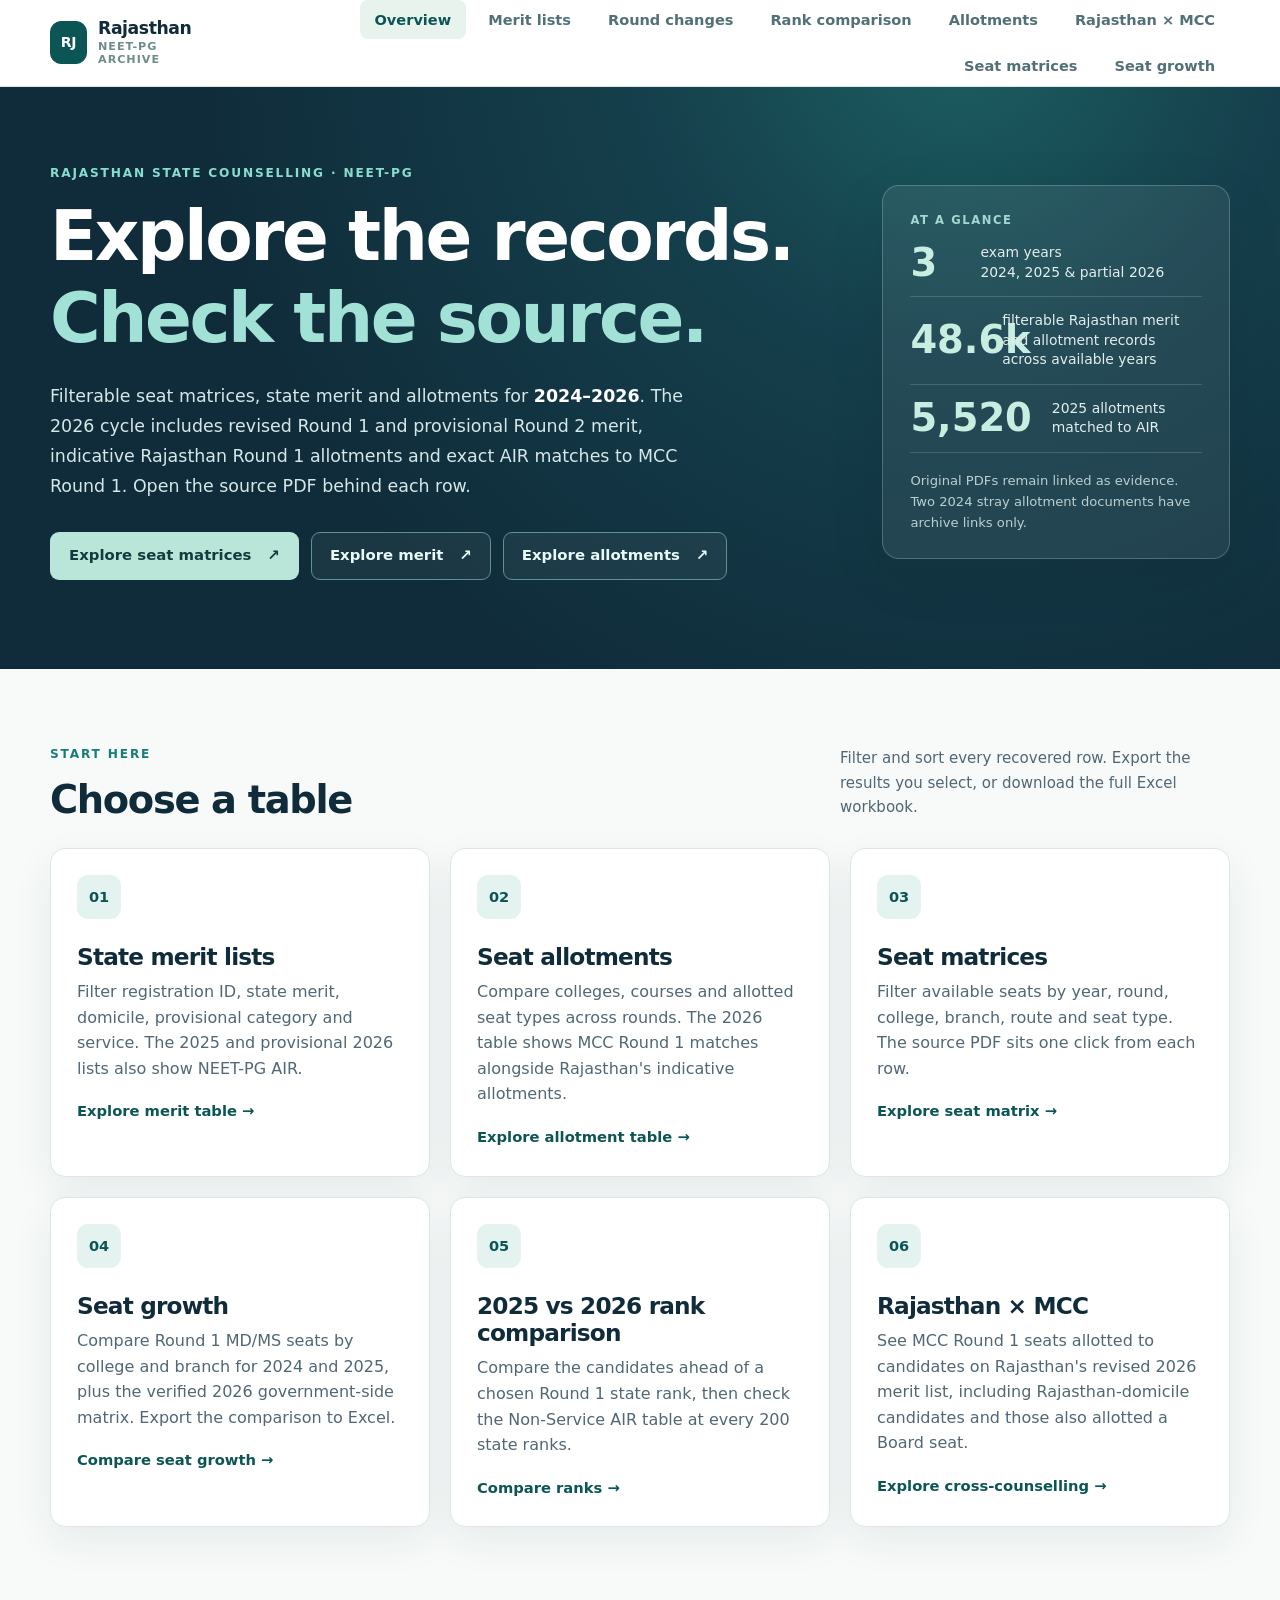
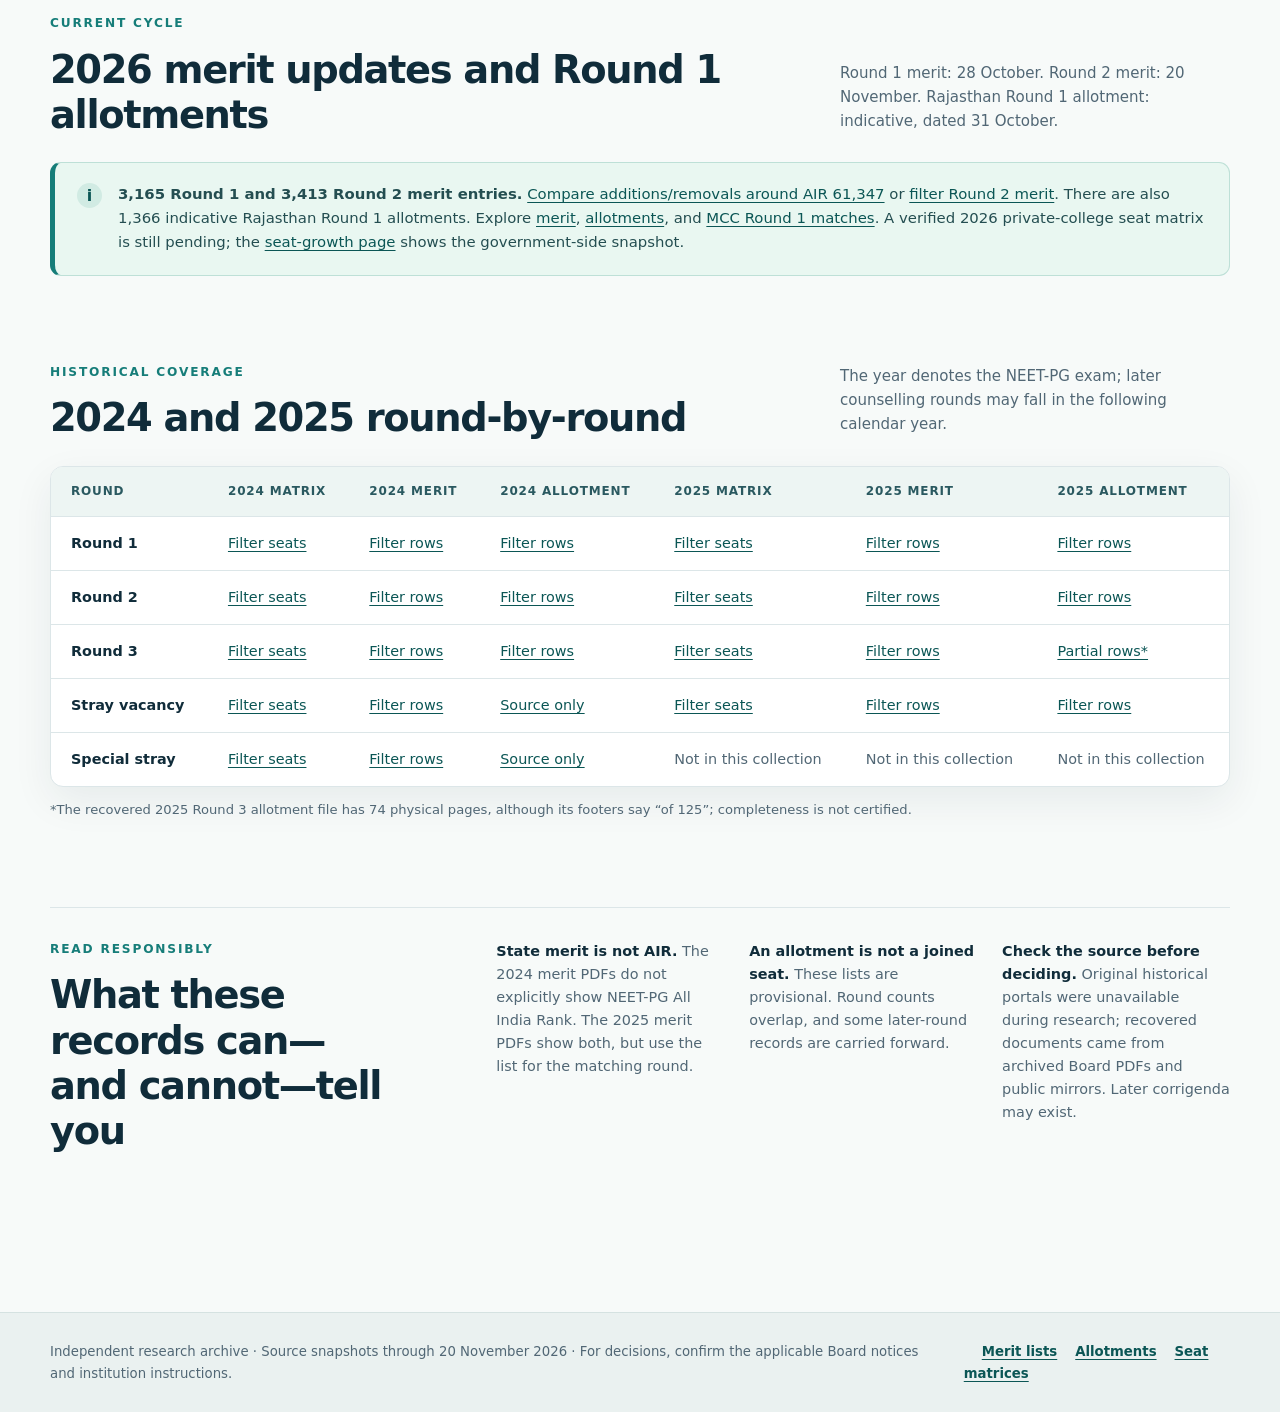
==== commit 3af61a8b: "Add 2026 Round 2 merit and AIR-based round comparison" ====
--- a/index.html
+++ b/index.html
@@ -13,7 +13,7 @@
   <header class="site-header">
     <div class="wrap header-inner">
       <a class="brand" href="index.html" aria-label="Rajasthan NEET-PG archive home"><span class="brand-mark">RJ</span><span>Rajasthan <small>NEET-PG archive</small></span></a>
-      <nav aria-label="Main navigation"><a class="active" aria-current="page" href="index.html">Overview</a><a href="merit.html">Merit lists</a><a href="rank-comparison.html">Rank comparison</a><a href="allotments.html">Allotments</a><a href="cross-counselling.html">Rajasthan &times; MCC</a><a href="matrix.html">Seat matrices</a><a href="growth.html">Seat growth</a></nav>
+      <nav aria-label="Main navigation"><a class="active" aria-current="page" href="index.html">Overview</a><a href="merit.html">Merit lists</a><a href="merit-changes.html">Round changes</a><a href="rank-comparison.html">Rank comparison</a><a href="allotments.html">Allotments</a><a href="cross-counselling.html">Rajasthan &times; MCC</a><a href="matrix.html">Seat matrices</a><a href="growth.html">Seat growth</a></nav>
     </div>
   </header>
   <main id="main">
@@ -22,13 +22,13 @@
         <div>
           <p class="eyebrow">Rajasthan state counselling · NEET-PG</p>
           <h1>Explore the records.<br><em>Check the source.</em></h1>
-          <p class="hero-copy">Filterable seat matrices, state merit and allotments for <strong>2024–2026</strong>. The 2026 cycle includes revised provisional merit, indicative Rajasthan Round 1 allotments and exact AIR matches to MCC Round 1. Open the source PDF behind each row.</p>
+          <p class="hero-copy">Filterable seat matrices, state merit and allotments for <strong>2024–2026</strong>. The 2026 cycle includes revised Round 1 and provisional Round 2 merit, indicative Rajasthan Round 1 allotments and exact AIR matches to MCC Round 1. Open the source PDF behind each row.</p>
           <div class="actions"><a class="button primary" href="matrix.html">Explore seat matrices <span aria-hidden="true">↗</span></a><a class="button light" href="merit.html">Explore merit <span aria-hidden="true">↗</span></a><a class="button light" href="allotments.html">Explore allotments <span aria-hidden="true">↗</span></a></div>
         </div>
         <aside class="hero-aside" aria-label="At a glance">
           <div class="aside-title">At a glance</div>
           <div class="aside-stat"><strong>3</strong><span>exam years<br>2024, 2025 & partial 2026</span></div>
-          <div class="aside-stat"><strong>45.2k</strong><span>filterable Rajasthan merit and allotment records<br>across available years</span></div>
+          <div class="aside-stat"><strong>48.6k</strong><span>filterable Rajasthan merit and allotment records<br>across available years</span></div>
           <div class="aside-stat"><strong>5,520</strong><span>2025 allotments<br>matched to AIR</span></div>
           <p>Original PDFs remain linked as evidence. Two 2024 stray allotment documents have archive links only.</p>
         </aside>
@@ -49,8 +49,8 @@
       </section>
 
       <section class="availability" aria-labelledby="current-title">
-        <div class="section-heading"><div><p class="eyebrow dark">Current cycle</p><h2 id="current-title">2026 Round 1 merit and allotments</h2></div><p>The revised merit list is dated 28 October; the Rajasthan allotment is indicative, dated 31 October.</p></div>
-        <div class="insight"><span class="insight-icon" aria-hidden="true">i</span><p><strong>3,165 revised provisional merit entries and 1,366 indicative Rajasthan allotments.</strong> Explore <a href="merit.html?year=2026&amp;round=round-1">merit</a>, <a href="allotments.html?year=2026&amp;round=round-1">allotments</a>, and <a href="cross-counselling.html">MCC Round 1 matches</a>. A verified 2026 private-college seat matrix is still pending; the <a href="growth.html">seat-growth page</a> shows the government-side snapshot.</p></div>
+        <div class="section-heading"><div><p class="eyebrow dark">Current cycle</p><h2 id="current-title">2026 merit updates and Round 1 allotments</h2></div><p>Round 1 merit: 28 October. Round 2 merit: 20 November. Rajasthan Round 1 allotment: indicative, dated 31 October.</p></div>
+        <div class="insight"><span class="insight-icon" aria-hidden="true">i</span><p><strong>3,165 Round 1 and 3,413 Round 2 merit entries.</strong> <a href="merit-changes.html?air=61347">Compare additions/removals around AIR 61,347</a> or <a href="merit.html?year=2026&amp;round=round-2">filter Round 2 merit</a>. There are also 1,366 indicative Rajasthan Round 1 allotments. Explore <a href="merit.html?year=2026&amp;round=round-1">merit</a>, <a href="allotments.html?year=2026&amp;round=round-1">allotments</a>, and <a href="cross-counselling.html">MCC Round 1 matches</a>. A verified 2026 private-college seat matrix is still pending; the <a href="growth.html">seat-growth page</a> shows the government-side snapshot.</p></div>
       </section>
 
       <section class="availability" aria-labelledby="availability-title">
@@ -68,6 +68,6 @@
       <section class="guidance" aria-labelledby="read-title"><div><p class="eyebrow dark">Read responsibly</p><h2 id="read-title">What these records can—and cannot—tell you</h2></div><div class="guidance-grid"><p><strong>State merit is not AIR.</strong> The 2024 merit PDFs do not explicitly show NEET-PG All India Rank. The 2025 merit PDFs show both, but use the list for the matching round.</p><p><strong>An allotment is not a joined seat.</strong> These lists are provisional. Round counts overlap, and some later-round records are carried forward.</p><p><strong>Check the source before deciding.</strong> Original historical portals were unavailable during research; recovered documents came from archived Board PDFs and public mirrors. Later corrigenda may exist.</p></div></section>
     </div>
   </main>
-  <footer class="site-footer"><div class="wrap"><p>Independent research archive · Source snapshots recovered October 2026 · For decisions, confirm the applicable Board notices and institution instructions.</p><p><a href="merit.html">Merit lists</a><a href="allotments.html">Allotments</a><a href="matrix.html">Seat matrices</a></p></div></footer>
+  <footer class="site-footer"><div class="wrap"><p>Independent research archive · Source snapshots through 20 November 2026 · For decisions, confirm the applicable Board notices and institution instructions.</p><p><a href="merit.html">Merit lists</a><a href="allotments.html">Allotments</a><a href="matrix.html">Seat matrices</a></p></div></footer>
 </body>
 </html>
